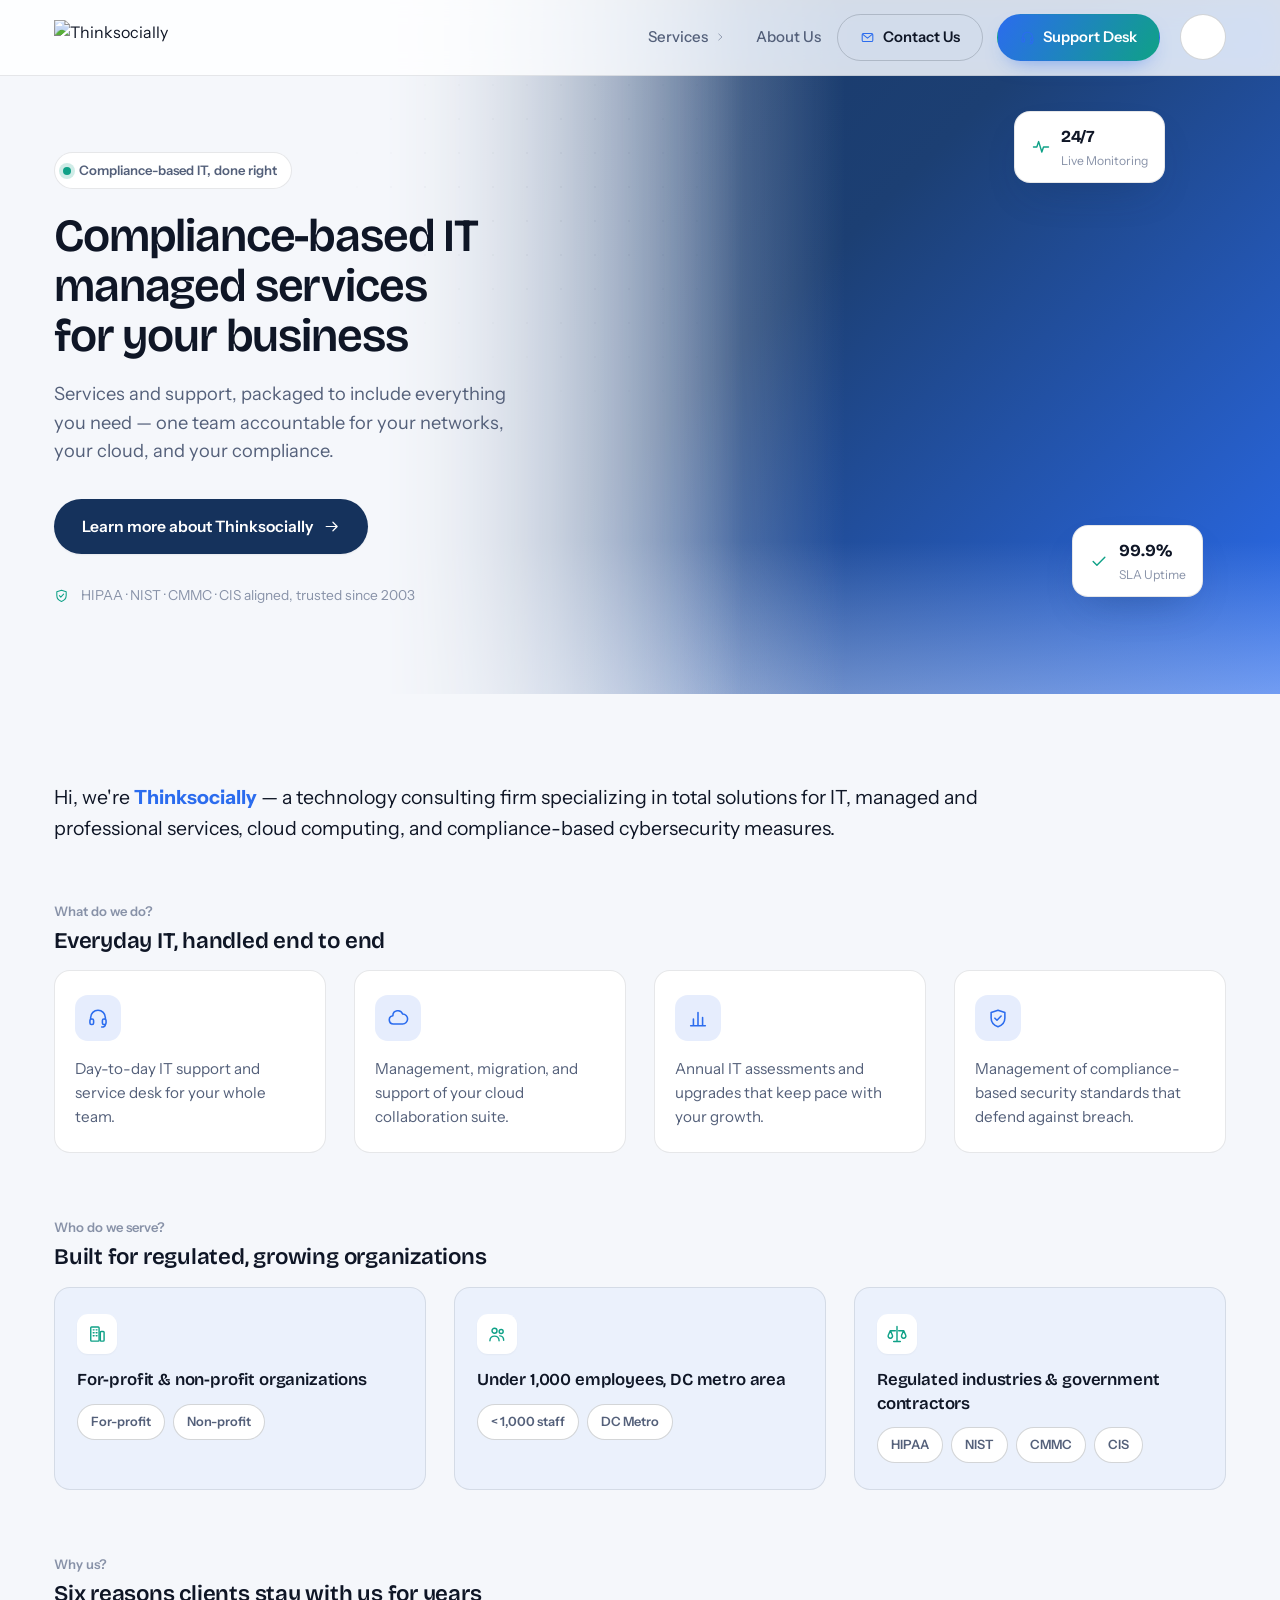
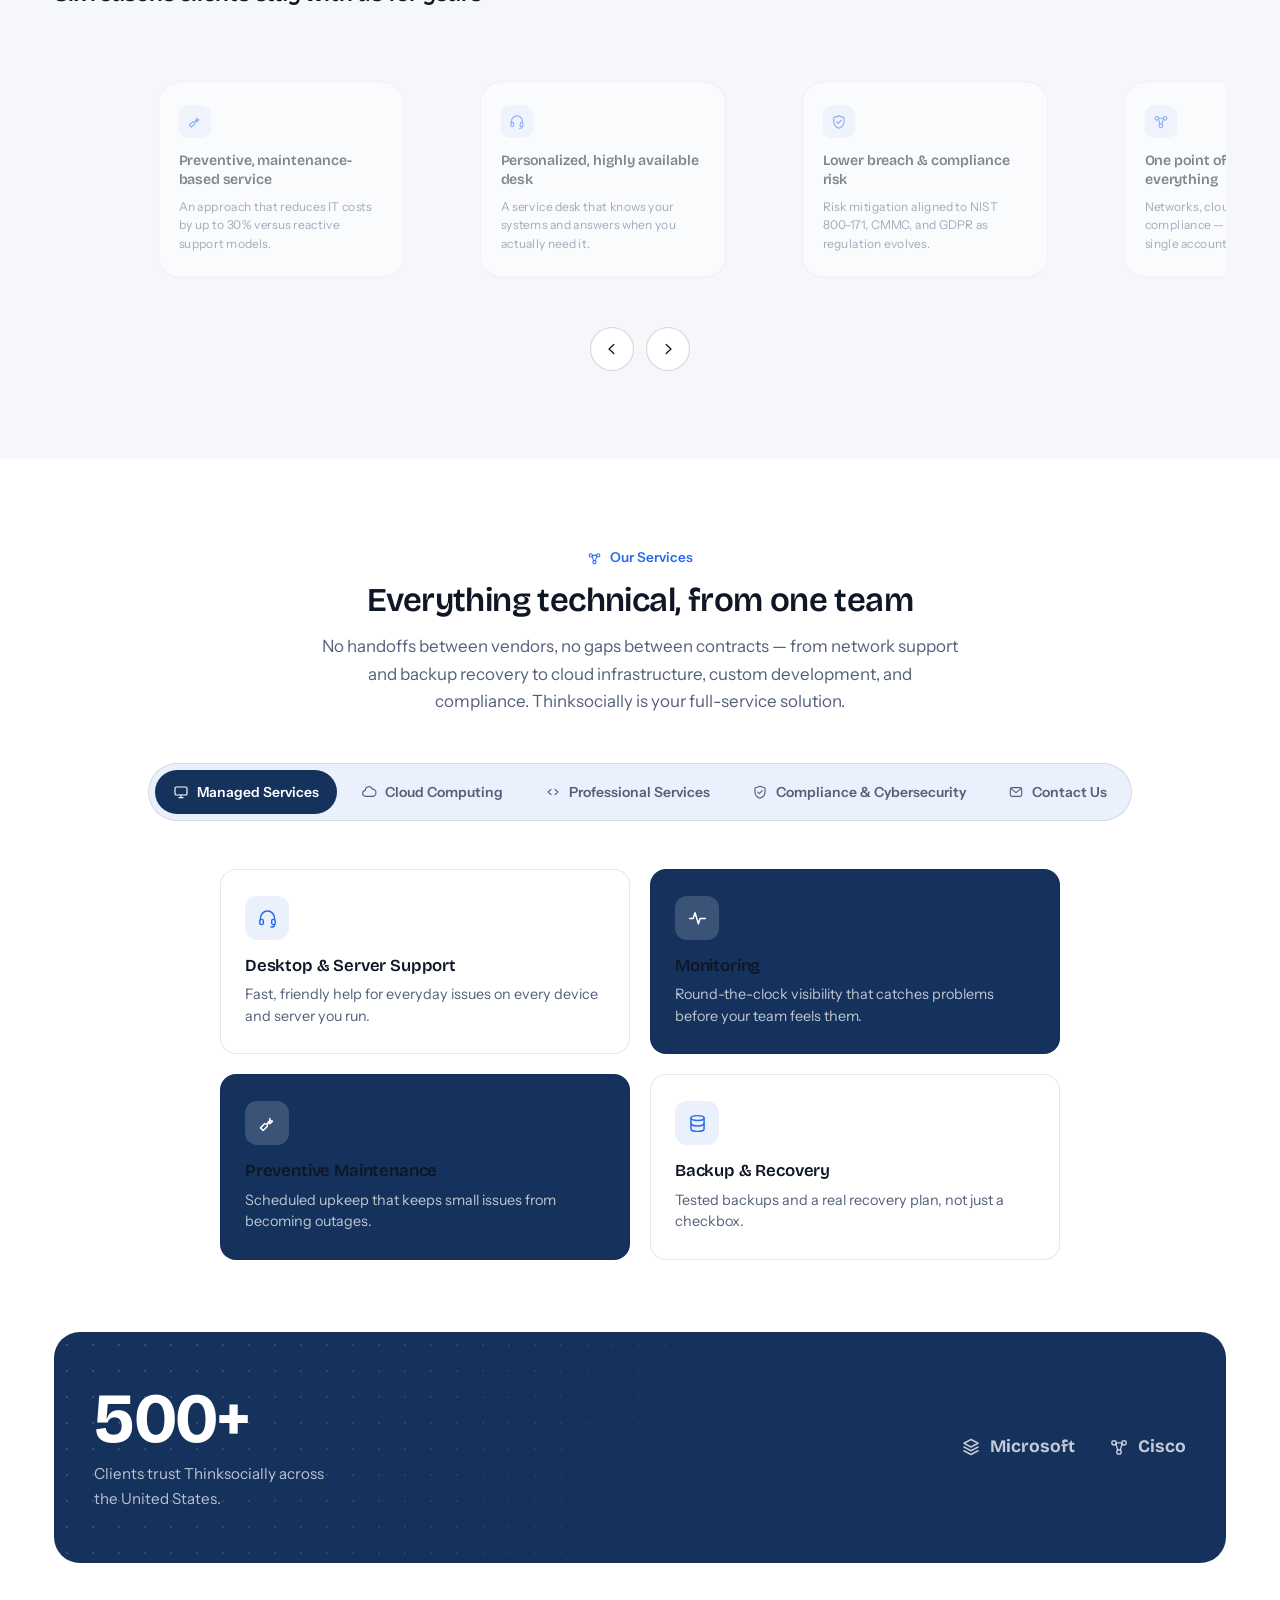
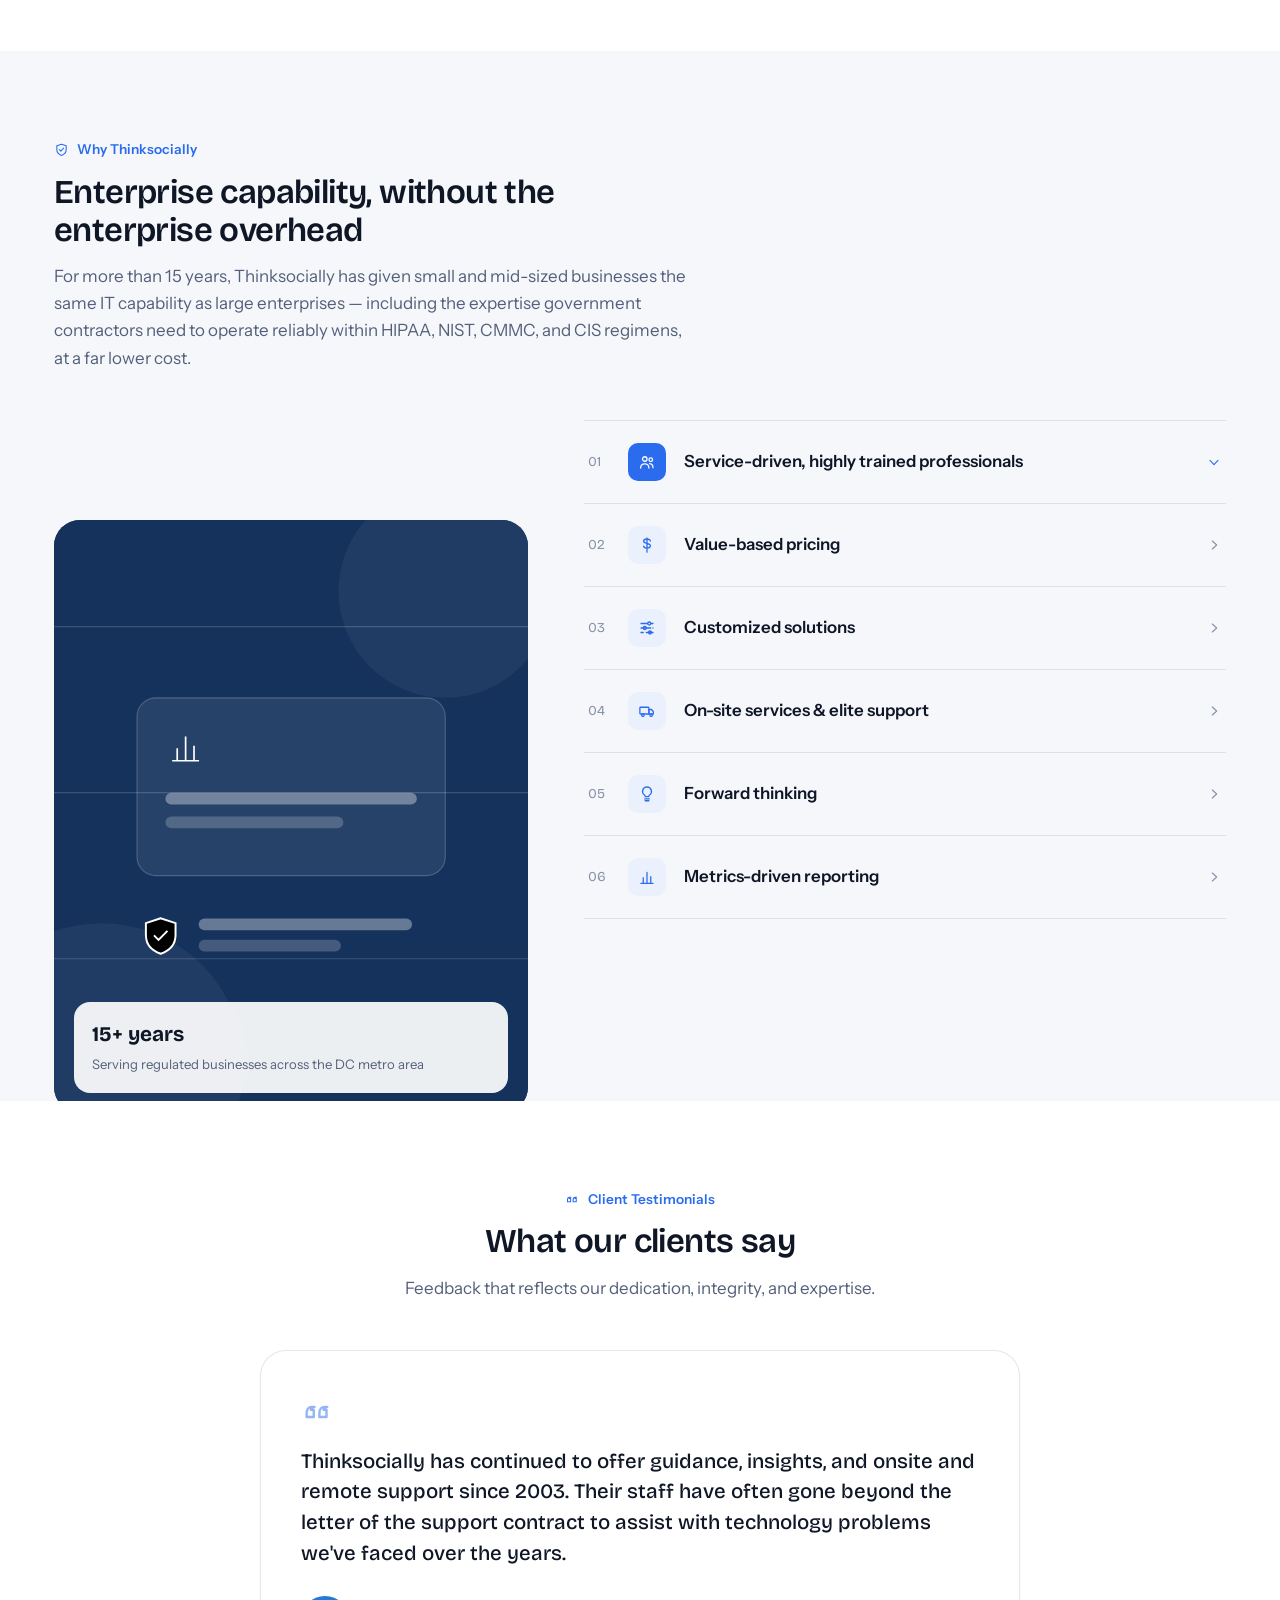
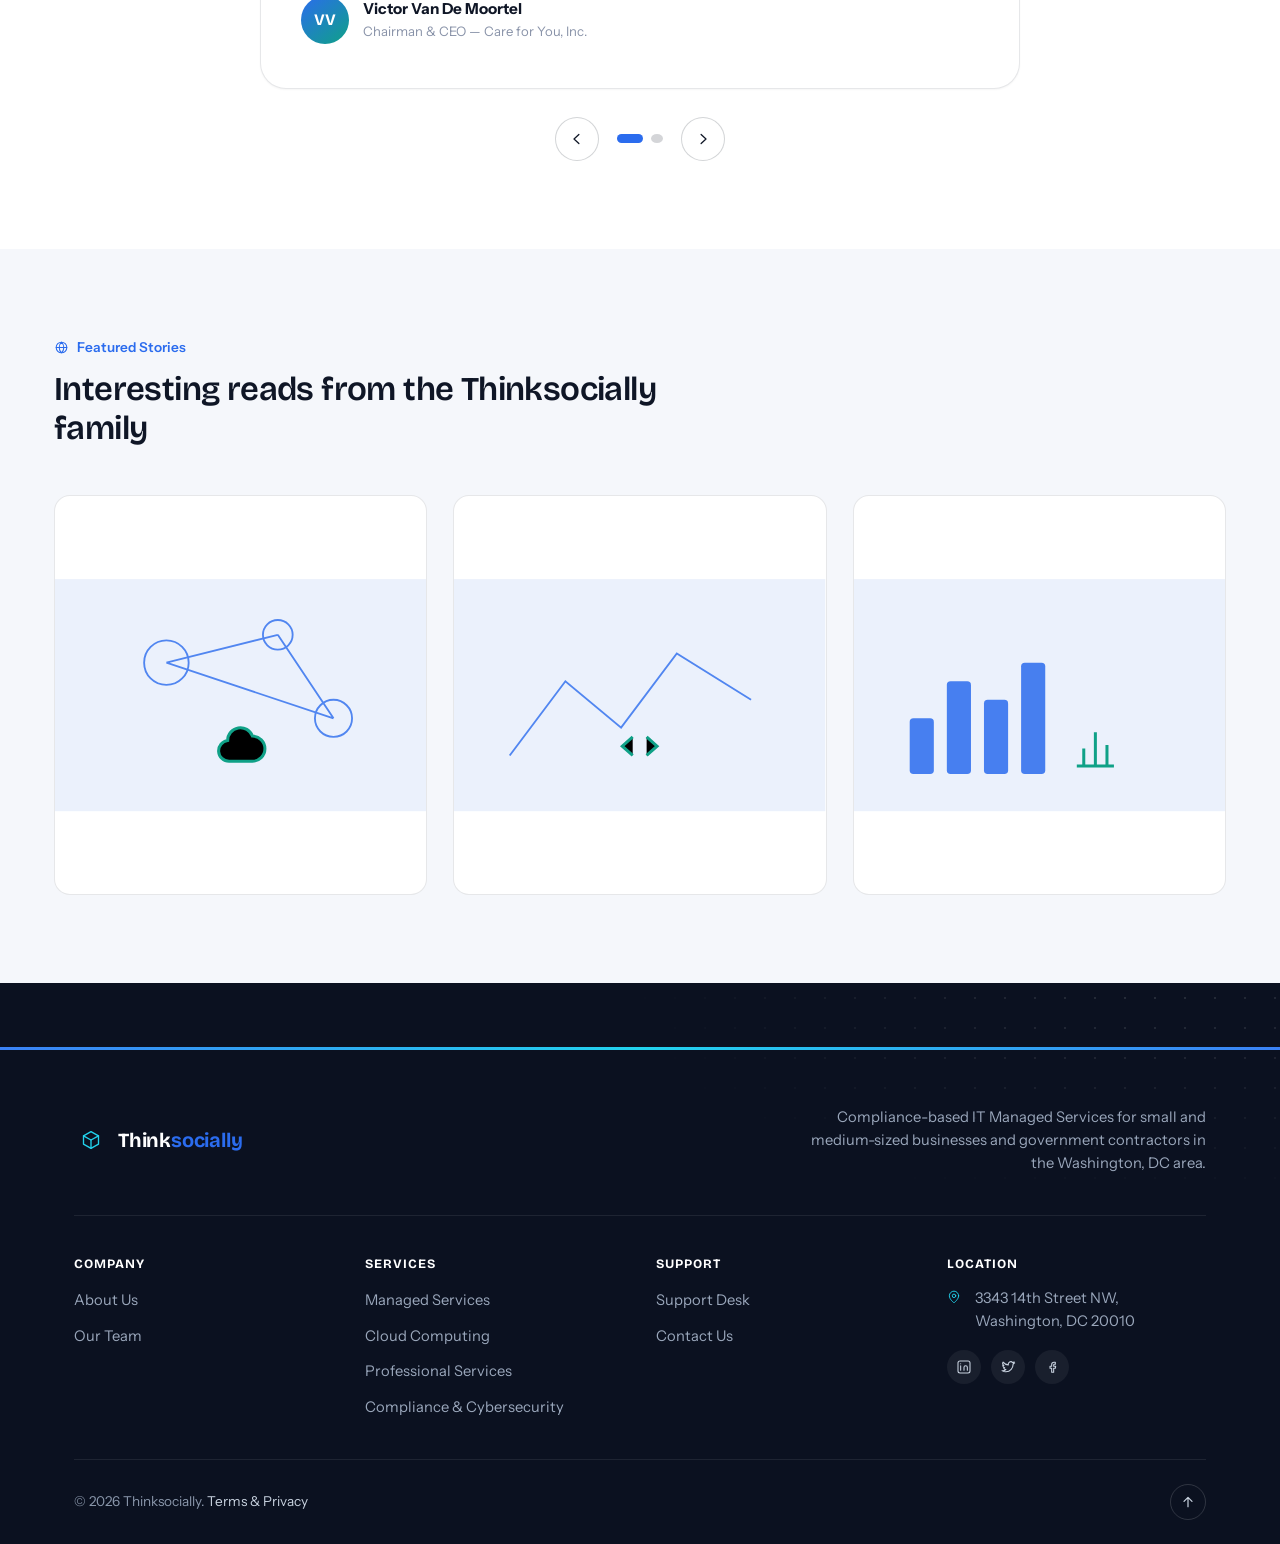
==== index.html @ 7bc050d2 "Initial website" ====
<!DOCTYPE html>
<html lang="en">
<head>
<meta charset="UTF-8">
<meta name="viewport" content="width=device-width, initial-scale=1.0">
<meta name="description" content="Thinksocially — Compliance-based IT managed services for growing businesses and government contractors in the DC metro area.">
<title>Thinksocially — Your Single Point of Contact for Everything Technical</title>
<link rel="preconnect" href="https://fonts.googleapis.com">
<link rel="preconnect" href="https://fonts.gstatic.com" crossorigin>
<link href="https://cdn.jsdelivr.net/npm/bootstrap@5.3.3/dist/css/bootstrap.min.css" rel="stylesheet">
  <link href="css/style.css" rel="stylesheet">
</head>
<body>

<!-- Icon sprite: define once, <use> anywhere -->
<svg width="0" height="0" style="position:absolute" aria-hidden="true">
<defs>
<symbol id="i-node" viewBox="0 0 24 24"><circle cx="6" cy="7" r="2.6"/><circle cx="18" cy="7" r="2.6"/><circle cx="12" cy="18" r="2.6"/><path d="M8.3 8.3 10.5 15.5M15.7 8.3 13.5 15.5M8.6 7h6.8"/></symbol>
<symbol id="i-monitor" viewBox="0 0 24 24"><rect x="3" y="4.5" width="18" height="12" rx="2"/><path d="M9 20.5h6M12 16.5v4"/></symbol>
<symbol id="i-cloud" viewBox="0 0 24 24"><path d="M7 18.5a4.5 4.5 0 0 1-.6-8.96 5.5 5.5 0 0 1 10.66-1.9A4.5 4.5 0 0 1 17 18.5H7Z"/></symbol>
<symbol id="i-code" viewBox="0 0 24 24"><path d="m9 8-4.5 4L9 16M15 8l4.5 4L15 16"/></symbol>
<symbol id="i-shield" viewBox="0 0 24 24"><path d="M12 3.5 4.5 6v6c0 5 3.2 8 7.5 9.5 4.3-1.5 7.5-4.5 7.5-9.5V6L12 3.5Z"/><path d="m8.6 12.2 2.3 2.3 4.5-4.6"/></symbol>
<symbol id="i-headset" viewBox="0 0 24 24"><path d="M4 13.5v-2a8 8 0 0 1 16 0v2"/><rect x="3.2" y="13" width="4" height="6" rx="1.6"/><rect x="16.8" y="13" width="4" height="6" rx="1.6"/><path d="M20 19c0 1.8-1.6 2.8-4 2.8"/></symbol>
<symbol id="i-mail" viewBox="0 0 24 24"><rect x="3.5" y="5.5" width="17" height="13" rx="2.2"/><path d="m4.5 7 7.5 6 7.5-6"/></symbol>
<symbol id="i-phone" viewBox="0 0 24 24"><path d="M6.6 3.8 9.4 8l-2 2.2a13 13 0 0 0 6.4 6.4l2.2-2 4.2 2.8-.6 3a2 2 0 0 1-2.2 1.6A17.3 17.3 0 0 1 3.2 6.9 2 2 0 0 1 4.8 4.6l1.8-.8Z"/></symbol>
<symbol id="i-pin" viewBox="0 0 24 24"><path d="M12 21.5s7-6.3 7-12A7 7 0 0 0 5 9.5c0 5.7 7 12 7 12Z"/><circle cx="12" cy="9.5" r="2.4"/></symbol>
<symbol id="i-server" viewBox="0 0 24 24"><rect x="3.5" y="4" width="17" height="6.5" rx="1.6"/><rect x="3.5" y="13.5" width="17" height="6.5" rx="1.6"/><circle cx="7" cy="7.2" r="1"/><circle cx="7" cy="16.7" r="1"/></symbol>
<symbol id="i-pulse" viewBox="0 0 24 24"><path d="M3 12h4l2.2-6.5L13 18l2-6h6"/></symbol>
<symbol id="i-wrench" viewBox="0 0 24 24"><path d="M14.7 6.3a4.5 4.5 0 0 1-5.8 5.8L4 17l3 3 4.9-4.9a4.5 4.5 0 0 1 5.8-5.8L14.7 12.2Z"/></symbol>
<symbol id="i-database" viewBox="0 0 24 24"><ellipse cx="12" cy="5.8" rx="7.5" ry="2.8"/><path d="M4.5 5.8v12.4c0 1.5 3.4 2.8 7.5 2.8s7.5-1.3 7.5-2.8V5.8"/><path d="M4.5 12c0 1.5 3.4 2.8 7.5 2.8s7.5-1.3 7.5-2.8"/></symbol>
<symbol id="i-check" viewBox="0 0 24 24"><path d="m5 12.5 4.5 4.5L19 7.5"/></symbol>
<symbol id="i-chevron-right" viewBox="0 0 24 24"><path d="m9.5 6 6.5 6-6.5 6"/></symbol>
<symbol id="i-chevron-left" viewBox="0 0 24 24"><path d="m14.5 6-6.5 6 6.5 6"/></symbol>
<symbol id="i-arrow-right" viewBox="0 0 24 24"><path d="M4.5 12h15M14 6l6 6-6 6"/></symbol>
<symbol id="i-sun" viewBox="0 0 24 24"><circle cx="12" cy="12" r="4"/><path d="M12 2.5v3M12 18.5v3M4.2 4.2l2.1 2.1M17.7 17.7l2.1 2.1M2.5 12h3M18.5 12h3M4.2 19.8l2.1-2.1M17.7 6.3l2.1-2.1"/></symbol>
<symbol id="i-moon" viewBox="0 0 24 24"><path d="M20 14.2A8.5 8.5 0 1 1 9.8 4a6.8 6.8 0 0 0 10.2 10.2Z"/></symbol>
<symbol id="i-clipboard" viewBox="0 0 24 24"><rect x="5" y="4.5" width="14" height="17" rx="2"/><rect x="8.5" y="2.5" width="7" height="3.5" rx="1"/><path d="m8.5 13 2.3 2.3L15.5 11"/></symbol>
<symbol id="i-globe" viewBox="0 0 24 24"><circle cx="12" cy="12" r="8.5"/><path d="M3.5 12h17M12 3.5c2.4 2.3 3.7 5.3 3.7 8.5s-1.3 6.2-3.7 8.5c-2.4-2.3-3.7-5.3-3.7-8.5S9.6 5.8 12 3.5Z"/></symbol>
<symbol id="i-users" viewBox="0 0 24 24"><circle cx="9" cy="8" r="3"/><path d="M3.5 20c0-3.3 2.5-5.5 5.5-5.5S14.5 16.7 14.5 20"/><circle cx="17" cy="9" r="2.4"/><path d="M15.5 14.2c2.6.2 4.5 2.1 4.5 5.3"/></symbol>
<symbol id="i-menu" viewBox="0 0 24 24"><path d="M4 6.5h16M4 12h16M4 17.5h16"/></symbol>
<symbol id="i-close" viewBox="0 0 24 24"><path d="m5.5 5.5 13 13M18.5 5.5l-13 13"/></symbol>
<symbol id="i-layers" viewBox="0 0 24 24"><path d="m12 3 8.5 4.5L12 12 3.5 7.5Z"/><path d="m3.5 12 8.5 4.5L20.5 12M3.5 16.5 12 21l8.5-4.5"/></symbol>
<symbol id="i-lock" viewBox="0 0 24 24"><rect x="5" y="10.5" width="14" height="10" rx="2"/><path d="M8 10.5V7.5a4 4 0 0 1 8 0v3"/><circle cx="12" cy="15" r="1.4"/></symbol>
<symbol id="i-quote" viewBox="0 0 24 24"><path d="M7.5 8.5c-2 0-3.5 1.6-3.5 4v3h5v-5h-2c0-1.2.9-2 2.5-2Zm9 0c-2 0-3.5 1.6-3.5 4v3h5v-5h-2c0-1.2.9-2 2.5-2Z"/></symbol>
<symbol id="i-building" viewBox="0 0 24 24"><rect x="4.5" y="3.5" width="10" height="17" rx="1"/><rect x="16" y="9" width="4.5" height="11.5" rx="1"/><path d="M7.5 7h1M11 7h1M7.5 10.5h1M11 10.5h1M7.5 14h1M11 14h1"/></symbol>
<symbol id="i-heart" viewBox="0 0 24 24"><path d="M12 20.2S4 15.6 4 9.9A4.4 4.4 0 0 1 12 7.4a4.4 4.4 0 0 1 8 2.5c0 5.7-8 10.3-8 10.3Z"/></symbol>
<symbol id="i-landmark" viewBox="0 0 24 24"><path d="M4 20.5h16M5.5 20.5v-8M9.5 20.5v-8M14.5 20.5v-8M18.5 20.5v-8M3.5 9.5 12 4l8.5 5.5Z"/></symbol>
<symbol id="i-scale" viewBox="0 0 24 24"><path d="M12 3v18M8 21h8M4 8h6M14 8h6M4 8l-2.5 5.5A2.6 2.6 0 0 0 4 17a2.6 2.6 0 0 0 2.5-3.5L4 8Zm16 0-2.5 5.5A2.6 2.6 0 0 0 20 17a2.6 2.6 0 0 0 2.5-3.5L20 8Z"/></symbol>
<symbol id="i-dollar" viewBox="0 0 24 24"><path d="M12 2.5v19M16.5 6.7c0-1.5-2-2.7-4.5-2.7s-4.5 1.3-4.5 3.1c0 3.8 9 1.8 9 5.9 0 1.9-2 3.2-4.5 3.2s-4.5-1.2-4.5-2.8"/></symbol>
<symbol id="i-sliders" viewBox="0 0 24 24"><path d="M4 6h9M17 6h3M4 18h3M11 18h9M4 12h13M20 12h0"/><circle cx="15" cy="6" r="2"/><circle cx="9" cy="12" r="2"/><circle cx="16" cy="18" r="2"/></symbol>
<symbol id="i-truck" viewBox="0 0 24 24"><rect x="2.5" y="7" width="12" height="9" rx="1"/><path d="M14.5 10h3.5L20.5 13v3h-6V10Z"/><circle cx="6.5" cy="17.5" r="1.6"/><circle cx="17.5" cy="17.5" r="1.6"/></symbol>
<symbol id="i-bulb" viewBox="0 0 24 24"><path d="M9 18.5h6M9.5 21h5M12 2.5a6 6 0 0 0-3.4 10.9c.7.5 1.1 1.3 1.1 2.1h4.6c0-.8.4-1.6 1.1-2.1A6 6 0 0 0 12 2.5Z"/></symbol>
<symbol id="i-bar-chart" viewBox="0 0 24 24"><path d="M4 20.5h16M7 20.5V13M12 20.5V6M17 20.5v-9"/></symbol>
<symbol id="i-briefcase" viewBox="0 0 24 24"><rect x="3" y="7.5" width="18" height="12" rx="2"/><path d="M8.5 7.5V6a2 2 0 0 1 2-2h3a2 2 0 0 1 2 2v1.5M3 12.5h18"/></symbol>
<symbol id="i-smartphone" viewBox="0 0 24 24"><rect x="6.5" y="2.5" width="11" height="19" rx="2.2"/><path d="M10.5 18.5h3"/></symbol>
<symbol id="i-eye" viewBox="0 0 24 24"><path d="M2.5 12S6 5.5 12 5.5 21.5 12 21.5 12 18 18.5 12 18.5 2.5 12 2.5 12Z"/><circle cx="12" cy="12" r="2.6"/></symbol>
<symbol id="i-radar" viewBox="0 0 24 24"><circle cx="12" cy="12" r="9"/><circle cx="12" cy="12" r="5"/><path d="M12 12 18 6"/><circle cx="12" cy="12" r="1.4"/></symbol>
<symbol id="i-award" viewBox="0 0 24 24"><circle cx="12" cy="8.5" r="5"/><path d="m8.5 13-2 8 5.5-3 5.5 3-2-8"/></symbol>
</defs>
</svg>


<!-- ============================================================
     NAVBAR — shared custom system (same on every page)
     ============================================================ -->
<nav class="site-nav" id="siteNav">
  <div class="container">

    <a class="brand" href="index.html">
      <img src="img/ts_logo.png" alt="Thinksocially" class="nav-logo">
    </a>

    <ul class="nav-links" id="navLinks">
      <li class="has-mega">
        <a href="#services" id="servicesToggle">
          Services <svg class="icon chev"><use href="#i-chevron-right"/></svg>
        </a>
        <div class="mega-panel">
          <div class="mega-col">
            <span class="mega-col-title"><svg class="icon"><use href="#i-monitor"/></svg>Managed Services</span>
            <a class="mega-sub" href="managed-services.html#desktop-support">Desktop Support</a>
            <a class="mega-sub" href="managed-services.html#server-support">Server Support</a>
            <a class="mega-sub" href="managed-services.html#network-support">Network Support</a>
            <a class="mega-sub" href="managed-services.html#monitoring">Monitoring</a>
            <a class="mega-sub" href="managed-services.html#preventive-maintenance">Preventive Maintenance</a>
            <a class="mega-sub" href="managed-services.html#backup-recovery">Backup &amp; Recovery</a>
            <a class="mega-sub" href="managed-services.html#it-sla-mgmt">SLA Management</a>
            <a class="mega-sub" href="managed-services.html#help-desk">Help Desk</a>
          </div>
          <div class="mega-col">
            <span class="mega-col-title"><svg class="icon"><use href="#i-cloud"/></svg>Cloud Computing</span>
            <a class="mega-sub" href="cloud-computing.html#cloud-solutions">Cloud Solutions</a>
            <a class="mega-sub" href="cloud-computing.html#legacy-upgrades">Legacy Systems Upgrade</a>
            <a class="mega-sub" href="cloud-computing.html#data-migration">Data Migration</a>
            <a class="mega-sub" href="cloud-computing.html#voip">VoIP</a>
          </div>
          <div class="mega-col">
            <span class="mega-col-title"><svg class="icon"><use href="#i-code"/></svg>Professional Services</span>
            <a class="mega-sub" href="professional-services.html#it-strategy">IT Strategy</a>
            <a class="mega-sub" href="professional-services.html#continuity-planning">Business Continuity Planning</a>
            <a class="mega-sub" href="professional-services.html#web-development">Web Development</a>
            <a class="mega-sub" href="professional-services.html#app-development">Application Development</a>
            <a class="mega-sub" href="professional-services.html#mobile-development">Mobile App Development</a>
          </div>
          <div class="mega-col">
            <span class="mega-col-title"><svg class="icon"><use href="#i-shield"/></svg>Compliance &amp; Cybersecurity</span>
            <a class="mega-sub" href="cybersecurity.html#risk-assessment">Risk Assessment</a>
            <a class="mega-sub" href="cybersecurity.html#compliance">Governance &amp; Compliance</a>
            <a class="mega-sub" href="cybersecurity.html#threat-detection">Threat Monitoring</a>
          </div>
        </div>
      </li>
      <li><a href="about.html">About Us</a></li>
      <li class="nav-cta"><a href="contact.html" class="btn btn-outline"><svg class="icon"><use href="#i-mail"/></svg>Contact Us</a></li>
      <li class="nav-cta"><a href="support.html" class="btn btn-solid"><svg class="icon"><use href="#i-headset"/></svg>Support Desk</a></li>
    </ul>

    <div class="nav-right">
      <button class="theme-toggle" id="themeToggle" aria-label="Switch between light and dark theme">
        <svg class="icon i-sun"><use href="#i-sun"/></svg>
        <svg class="icon i-moon"><use href="#i-moon"/></svg>
      </button>
      <button class="nav-burger" id="navBurger" aria-label="Toggle navigation" aria-expanded="false">
        <svg class="icon" id="burgerIcon"><use href="#i-menu"/></svg>
      </button>
    </div>

  </div>
</nav>



<!-- ============================================================
     HERO
     ============================================================ -->
<header class="hero" id="home">
  <div class="container">
    <div class="hero-copy">
      <span class="hero-eyebrow"><span class="dot"></span>Compliance-based IT, done right</span>
      <h1 class="hero-title">Compliance-based IT managed services for your business</h1>
      <p class="hero-sub">Services and support, packaged to include everything you need — one team accountable for your networks, your cloud, and your compliance.</p>
      <div class="hero-actions">
        <a class="btn-hero" href="#home-introduction">
          Learn more about Thinksocially
          <svg class="icon"><use href="#i-arrow-right"/></svg>
        </a>
      </div>
      <div class="hero-trustline">
        <svg class="icon"><use href="#i-shield"/></svg>
        HIPAA · NIST · CMMC · CIS aligned, trusted since 2003
      </div>
    </div>
  </div>

  <!-- Right-side banner image: fills the full height of the hero, fades out before
       it reaches the text on the left so the copy above always stays readable.
       Swap the src below for your own licensed photography (office, team, or data
       center shot works well) — the gradient fade will apply automatically. -->
  <div class="hero-media">
    <img src="images/Ameen.jpg" alt="Thinksocially technicians supporting client infrastructure" loading="eager"
         onerror="this.style.display='none'">
    <div class="hero-media-scrim"></div>
    <div class="hero-chip hero-chip-a">
      <svg class="icon"><use href="#i-pulse"/></svg>
      <span><strong>24/7</strong>Live Monitoring</span>
    </div>
    <div class="hero-chip hero-chip-b">
      <svg class="icon"><use href="#i-check"/></svg>
      <span><strong>99.9%</strong>SLA Uptime</span>
    </div>
  </div>
</header>


<!-- ============================================================
     HOME INTRODUCTION — what / who / why
     ============================================================ -->
<section class="section" id="home-introduction">
  <div class="container">

    <p class="intro-lead">
      Hi, we're <strong>Thinksocially</strong> — a technology consulting firm specializing in total
      solutions for IT, managed and professional services, cloud computing, and compliance-based
      cybersecurity measures.
    </p>

    <!-- What do we do -->
    <div class="intro-block-h">
      <span class="eyebrow-sm">What do we do?</span>
      <h3>Everyday IT, handled end to end</h3>
    </div>
    <div class="intro-row cols-4" style="margin-bottom:64px">
      <div class="mini-card">
        <div class="mini-card-icon"><svg class="icon"><use href="#i-headset"/></svg></div>
        <p>Day-to-day IT support and service desk for your whole team.</p>
      </div>
      <div class="mini-card">
        <div class="mini-card-icon"><svg class="icon"><use href="#i-cloud"/></svg></div>
        <p>Management, migration, and support of your cloud collaboration suite.</p>
      </div>
      <div class="mini-card">
        <div class="mini-card-icon"><svg class="icon"><use href="#i-bar-chart"/></svg></div>
        <p>Annual IT assessments and upgrades that keep pace with your growth.</p>
      </div>
      <div class="mini-card">
        <div class="mini-card-icon"><svg class="icon"><use href="#i-shield"/></svg></div>
        <p>Management of compliance-based security standards that defend against breach.</p>
      </div>
    </div>

    <!-- Who do we serve -->
    <div class="intro-block-h">
      <span class="eyebrow-sm">Who do we serve?</span>
      <h3>Built for regulated, growing organizations</h3>
    </div>
    <div class="intro-row cols-3" style="margin-bottom:64px">
      <div class="who-card">
        <div class="who-card-icon"><svg class="icon"><use href="#i-building"/></svg></div>
        <h4>For-profit &amp; non-profit organizations</h4>
        <div class="pill-row">
          <span class="pill-btn">For-profit</span>
          <span class="pill-btn">Non-profit</span>
        </div>
      </div>
      <div class="who-card">
        <div class="who-card-icon"><svg class="icon"><use href="#i-users"/></svg></div>
        <h4>Under 1,000 employees, DC metro area</h4>
        <div class="pill-row">
          <span class="pill-btn">&lt; 1,000 staff</span>
          <span class="pill-btn">DC Metro</span>
        </div>
      </div>
      <div class="who-card">
        <div class="who-card-icon"><svg class="icon"><use href="#i-scale"/></svg></div>
        <h4>Regulated industries &amp; government contractors</h4>
        <div class="pill-row">
          <span class="pill-btn">HIPAA</span>
          <span class="pill-btn">NIST</span>
          <span class="pill-btn">CMMC</span>
          <span class="pill-btn">CIS</span>
        </div>
      </div>
    </div>

    <!-- Why us — focus carousel -->
    <div class="intro-block-h">
      <span class="eyebrow-sm">Why us?</span>
      <h3>Six reasons clients stay with us for years</h3>
    </div>
    <div class="focus-carousel">
      <div class="focus-track" id="focusTrack">
        <article class="focus-card">
          <div class="focus-num"><svg class="icon"><use href="#i-wrench"/></svg></div>
          <h4>Preventive, maintenance-based service</h4>
          <p>An approach that reduces IT costs by up to 30% versus reactive support models.</p>
        </article>
        <article class="focus-card">
          <div class="focus-num"><svg class="icon"><use href="#i-headset"/></svg></div>
          <h4>Personalized, highly available desk</h4>
          <p>A service desk that knows your systems and answers when you actually need it.</p>
        </article>
        <article class="focus-card">
          <div class="focus-num"><svg class="icon"><use href="#i-shield"/></svg></div>
          <h4>Lower breach &amp; compliance risk</h4>
          <p>Risk mitigation aligned to NIST 800-171, CMMC, and GDPR as regulation evolves.</p>
        </article>
        <article class="focus-card">
          <div class="focus-num"><svg class="icon"><use href="#i-node"/></svg></div>
          <h4>One point of contact for everything</h4>
          <p>Networks, cloud, dev, and compliance — coordinated by a single accountable team.</p>
        </article>
        <article class="focus-card">
          <div class="focus-num"><svg class="icon"><use href="#i-landmark"/></svg></div>
          <h4>15+ years with government contractors</h4>
          <p>Deep experience keeping regulated DC-area organizations audit-ready.</p>
        </article>
        <article class="focus-card">
          <div class="focus-num"><svg class="icon"><use href="#i-bar-chart"/></svg></div>
          <h4>Transparent, metrics-driven reporting</h4>
          <p>Reporting tailored to your business, so you always know where things stand.</p>
        </article>
      </div>
      <div class="focus-controls">
        <button class="focus-arrow" id="focusPrev" aria-label="Previous"><svg class="icon"><use href="#i-chevron-left"/></svg></button>
        <button class="focus-arrow" id="focusNext" aria-label="Next"><svg class="icon"><use href="#i-chevron-right"/></svg></button>
      </div>
    </div>

  </div>
</section>


<!-- ============================================================
     OUR SERVICES — curved tab chooser + 2x2 grid
     ============================================================ -->
<section class="section section-alt services-sec" id="services">
  <div class="container">

    <div class="section-head centered">
      <span class="section-kicker"><svg class="icon"><use href="#i-node"/></svg>Our Services</span>
      <h2 class="section-title">Everything technical, from one team</h2>
      <p class="section-sub">No handoffs between vendors, no gaps between contracts — from network support and backup recovery to cloud infrastructure, custom development, and compliance. Thinksocially is your full-service solution.</p>
    </div>

    <div class="tab-chooser" role="tablist" aria-label="Service categories" id="tabChooser">
      <button class="tab-btn" role="tab" aria-selected="true" data-tab="managed"><svg class="icon"><use href="#i-monitor"/></svg>Managed Services</button>
      <button class="tab-btn" role="tab" aria-selected="false" data-tab="cloud"><svg class="icon"><use href="#i-cloud"/></svg>Cloud Computing</button>
      <button class="tab-btn" role="tab" aria-selected="false" data-tab="professional"><svg class="icon"><use href="#i-code"/></svg>Professional Services</button>
      <button class="tab-btn" role="tab" aria-selected="false" data-tab="security"><svg class="icon"><use href="#i-shield"/></svg>Compliance &amp; Cybersecurity</button>
      <button class="tab-btn" role="tab" aria-selected="false" data-tab="contact"><svg class="icon"><use href="#i-mail"/></svg>Contact Us</button>
    </div>

    <div class="tab-panels">

      <div class="tab-panel is-active" data-panel="managed">
        <div class="tab-grid">
          <div class="svc-card card-w" id="svc-desktop-support"><div class="svc-icon"><svg class="icon"><use href="#i-headset"/></svg></div><h4>Desktop &amp; Server Support</h4><p class="svc-desc">Fast, friendly help for everyday issues on every device and server you run.</p></div>
          <div class="svc-card card-b" id="svc-monitoring"><div class="svc-icon"><svg class="icon"><use href="#i-pulse"/></svg></div><h4>Monitoring</h4><p class="svc-desc">Round-the-clock visibility that catches problems before your team feels them.</p></div>
          <div class="svc-card card-b" id="svc-preventive-maintenance"><div class="svc-icon"><svg class="icon"><use href="#i-wrench"/></svg></div><h4>Preventive Maintenance</h4><p class="svc-desc">Scheduled upkeep that keeps small issues from becoming outages.</p></div>
          <div class="svc-card card-w" id="svc-backup-recovery"><div class="svc-icon"><svg class="icon"><use href="#i-database"/></svg></div><h4>Backup &amp; Recovery</h4><p class="svc-desc">Tested backups and a real recovery plan, not just a checkbox.</p></div>
        </div>
      </div>

      <div class="tab-panel" data-panel="cloud">
        <div class="tab-grid">
          <div class="svc-card card-w" id="svc-cloud-solutions"><div class="svc-icon"><svg class="icon"><use href="#i-cloud"/></svg></div><h4>Cloud Solutions</h4><p class="svc-desc">Architecture and management for the cloud platforms your team runs on.</p></div>
          <div class="svc-card card-b" id="svc-legacy-upgrade"><div class="svc-icon"><svg class="icon"><use href="#i-layers"/></svg></div><h4>Legacy Systems Upgrade</h4><p class="svc-desc">Modernize aging infrastructure without disrupting daily operations.</p></div>
          <div class="svc-card card-b" id="svc-data-migration"><div class="svc-icon"><svg class="icon"><use href="#i-server"/></svg></div><h4>Data Migration</h4><p class="svc-desc">Move systems and data safely, with a plan for every dependency.</p></div>
          <div class="svc-card card-w" id="svc-voip"><div class="svc-icon"><svg class="icon"><use href="#i-phone"/></svg></div><h4>VoIP</h4><p class="svc-desc">Reliable cloud calling that scales with your team, wherever they work.</p></div>
        </div>
      </div>

      <div class="tab-panel" data-panel="professional">
        <div class="tab-grid">
          <div class="svc-card card-w" id="svc-it-strategy"><div class="svc-icon"><svg class="icon"><use href="#i-briefcase"/></svg></div><h4>IT Strategy</h4><p class="svc-desc">A roadmap that ties your technology decisions to business goals.</p></div>
          <div class="svc-card card-b" id="svc-business-continuity"><div class="svc-icon"><svg class="icon"><use href="#i-shield"/></svg></div><h4>Business Continuity Planning</h4><p class="svc-desc">Plans that keep you operating through outages and disruptions.</p></div>
          <div class="svc-card card-b" id="svc-web-development"><div class="svc-icon"><svg class="icon"><use href="#i-globe"/></svg></div><h4>Web Development</h4><p class="svc-desc">Sites and web apps built to represent your business well.</p></div>
          <div class="svc-card card-w" id="svc-application-development"><div class="svc-icon"><svg class="icon"><use href="#i-smartphone"/></svg></div><h4>Application Development</h4><p class="svc-desc">Custom software and mobile apps, built around how your team works.</p></div>
        </div>
      </div>

      <div class="tab-panel" data-panel="security">
        <div class="tab-grid">
          <div class="svc-card card-w" id="svc-risk-assessment"><div class="svc-icon"><svg class="icon"><use href="#i-eye"/></svg></div><h4>Cybersecurity Risk Assessment</h4><p class="svc-desc">A clear picture of where you're exposed, and what to fix first.</p></div>
          <div class="svc-card card-b" id="svc-governance-compliance"><div class="svc-icon"><svg class="icon"><use href="#i-clipboard"/></svg></div><h4>Governance, Risk &amp; Compliance</h4><p class="svc-desc">Programs that keep you provably compliant, not just technically secure.</p></div>
          <div class="svc-card card-b" id="svc-threat-monitoring"><div class="svc-icon"><svg class="icon"><use href="#i-radar"/></svg></div><h4>Threat Monitoring &amp; Response</h4><p class="svc-desc">Detection and response that acts before incidents become breaches.</p></div>
          <div class="svc-card card-w" id="svc-compliance-standards"><div class="svc-icon"><svg class="icon"><use href="#i-award"/></svg></div><h4>HIPAA · NIST · CMMC · CIS</h4><p class="svc-desc">Standards management mapped to the regulations that govern you.</p></div>
        </div>
      </div>

      <div class="tab-panel" data-panel="contact">
        <div class="tab-grid">
          <div class="svc-card card-w"><div class="svc-icon"><svg class="icon"><use href="#i-phone"/></svg></div><h4>Call Us</h4><p class="svc-desc">Speak with our team directly about your environment.</p><a class="svc-link" href="tel:12025550100">(202) 555-0100 <svg class="icon"><use href="#i-arrow-right"/></svg></a></div>
          <div class="svc-card card-b"><div class="svc-icon"><svg class="icon"><use href="#i-mail"/></svg></div><h4>Email Us</h4><p class="svc-desc">Send details on what you're working through.</p><a class="svc-link" href="mailto:hello@thinksocially.com">hello@thinksocially.com <svg class="icon"><use href="#i-arrow-right"/></svg></a></div>
          <div class="svc-card card-b"><div class="svc-icon"><svg class="icon"><use href="#i-pin"/></svg></div><h4>Visit Us</h4><p class="svc-desc">3343 14th Street NW, Washington, DC 20010</p></div>
          <div class="svc-card card-w"><div class="svc-icon"><svg class="icon"><use href="#i-headset"/></svg></div><h4>Support Desk</h4><p class="svc-desc">Existing client? Reach the help desk directly.</p><a class="svc-link" href="#">Open Support Desk <svg class="icon"><use href="#i-arrow-right"/></svg></a></div>
        </div>
      </div>

    </div>

    <div class="trust-band" style="margin-top:72px">
      <div class="trust-figure">
        <div class="num">500+</div>
        <p class="cap">Clients trust Thinksocially across the United States.</p>
      </div>
      <div class="trust-logos">
        <span class="trust-logo"><svg class="icon"><use href="#i-layers"/></svg>Microsoft</span>
        <span class="trust-logo"><svg class="icon"><use href="#i-node"/></svg>Cisco</span>
      </div>
    </div>

  </div>
</section>


<!-- ============================================================
     WHY THINKSOCIALLY — visual + accordion
     ============================================================ -->
<section class="section" id="why-thinksocially">
  <div class="container">
    <div class="section-head">
      <span class="section-kicker"><svg class="icon"><use href="#i-shield"/></svg>Why Thinksocially</span>
      <h2 class="section-title">Enterprise capability, without the enterprise overhead</h2>
      <p class="section-sub">For more than 15 years, Thinksocially has given small and mid-sized businesses the same IT capability as large enterprises — including the expertise government contractors need to operate reliably within HIPAA, NIST, CMMC, and CIS regimens, at a far lower cost.</p>
    </div>

    <div class="why-layout">
      <div class="why-visual">
        <svg viewBox="0 0 400 500" preserveAspectRatio="xMidYMid slice">
          <rect width="400" height="500" fill="var(--panel-brand)"/>
          <g stroke="rgba(255,255,255,.16)" stroke-width="1">
            <line x1="0" y1="90" x2="400" y2="90"/><line x1="0" y1="230" x2="400" y2="230"/><line x1="0" y1="370" x2="400" y2="370"/>
          </g>
          <circle cx="330" cy="60" r="90" fill="rgba(255,255,255,.05)"/>
          <circle cx="40" cy="460" r="120" fill="rgba(255,255,255,.05)"/>
          <g transform="translate(70,150)">
            <rect width="260" height="150" rx="16" fill="rgba(255,255,255,.08)" stroke="rgba(255,255,255,.2)"/>
            <use href="#i-bar-chart" x="24" y="24" width="34" height="34" style="stroke:#fff"/>
            <rect x="24" y="80" width="212" height="10" rx="5" fill="rgba(255,255,255,.35)"/>
            <rect x="24" y="100" width="150" height="10" rx="5" fill="rgba(255,255,255,.2)"/>
          </g>
          <g transform="translate(70,330)">
            <use href="#i-shield" x="0" y="0" width="40" height="40" style="stroke:#fff"/>
            <rect x="52" y="6" width="180" height="10" rx="5" fill="rgba(255,255,255,.35)"/>
            <rect x="52" y="24" width="120" height="10" rx="5" fill="rgba(255,255,255,.2)"/>
          </g>
        </svg>
        <div class="why-visual-caption">
          <strong>15+ years</strong>
          <span>Serving regulated businesses across the DC metro area</span>
        </div>
      </div>

      <div class="why-accordion" id="whyAccordion">
        <div class="why-item is-open">
          <button class="why-item-head">
            <span class="why-item-num">01</span>
            <span class="why-item-icon"><svg class="icon"><use href="#i-users"/></svg></span>
            <span class="why-item-title">Service-driven, highly trained professionals</span>
            <svg class="icon why-item-chev"><use href="#i-chevron-right"/></svg>
          </button>
          <div class="why-item-body"><p>Our team is composed of specialists with expertise in exactly the technology government contractors require. We work closely with you and listen in every facet of IT managed services.</p></div>
        </div>
        <div class="why-item">
          <button class="why-item-head">
            <span class="why-item-num">02</span>
            <span class="why-item-icon"><svg class="icon"><use href="#i-dollar"/></svg></span>
            <span class="why-item-title">Value-based pricing</span>
            <svg class="icon why-item-chev"><use href="#i-chevron-right"/></svg>
          </button>
          <div class="why-item-body"><p>We combine our understanding of your requirements with our experience to build a pricing model that optimizes your IT investment — often landing at half the cost of comparable solutions.</p></div>
        </div>
        <div class="why-item">
          <button class="why-item-head">
            <span class="why-item-num">03</span>
            <span class="why-item-icon"><svg class="icon"><use href="#i-sliders"/></svg></span>
            <span class="why-item-title">Customized solutions</span>
            <svg class="icon why-item-chev"><use href="#i-chevron-right"/></svg>
          </button>
          <div class="why-item-body"><p>We integrate quickly with your culture and environment to solve the technology challenges that matter most, so your solution fits how you actually work.</p></div>
        </div>
        <div class="why-item">
          <button class="why-item-head">
            <span class="why-item-num">04</span>
            <span class="why-item-icon"><svg class="icon"><use href="#i-truck"/></svg></span>
            <span class="why-item-title">On-site services &amp; elite support</span>
            <svg class="icon why-item-chev"><use href="#i-chevron-right"/></svg>
          </button>
          <div class="why-item-body"><p>Every client gets our White Glove in-house service package — friendly, knowledgeable technicians dispatched for regular preventive service and by request, for fewer interruptions.</p></div>
        </div>
        <div class="why-item">
          <button class="why-item-head">
            <span class="why-item-num">05</span>
            <span class="why-item-icon"><svg class="icon"><use href="#i-bulb"/></svg></span>
            <span class="why-item-title">Forward thinking</span>
            <svg class="icon why-item-chev"><use href="#i-chevron-right"/></svg>
          </button>
          <div class="why-item-body"><p>Our in-house teams are constantly researching new technologies, so we can customize solutions and keep innovation part of every project.</p></div>
        </div>
        <div class="why-item">
          <button class="why-item-head">
            <span class="why-item-num">06</span>
            <span class="why-item-icon"><svg class="icon"><use href="#i-bar-chart"/></svg></span>
            <span class="why-item-title">Metrics-driven reporting</span>
            <svg class="icon why-item-chev"><use href="#i-chevron-right"/></svg>
          </button>
          <div class="why-item-body"><p>Reporting is customized to each client's business and information needs, so we deliver beyond expectation on every service level agreement.</p></div>
        </div>
      </div>
    </div>
  </div>
</section>


<!-- ============================================================
     TESTIMONIALS
     ============================================================ -->
<section class="section section-alt" id="testimonials">
  <div class="container">
    <div class="section-head centered">
      <span class="section-kicker"><svg class="icon"><use href="#i-quote"/></svg>Client Testimonials</span>
      <h2 class="section-title">What our clients say</h2>
      <p class="section-sub">Feedback that reflects our dedication, integrity, and expertise.</p>
    </div>

    <div class="testi-wrap">
      <div class="testi-track" id="testiTrack">
        <div class="testi-slide is-active">
          <div class="testi-card">
            <svg class="icon i-quote"><use href="#i-quote"/></svg>
            <p class="testi-quote">Thinksocially has continued to offer guidance, insights, and onsite and remote support since 2003. Their staff have often gone beyond the letter of the support contract to assist with technology problems we've faced over the years.</p>
            <div class="testi-person">
              <span class="testi-avatar">VV</span>
              <div><div class="testi-name">Victor Van De Moortel</div><div class="testi-role">Chairman &amp; CEO — Care for You, Inc.</div></div>
            </div>
          </div>
        </div>
        <div class="testi-slide">
          <div class="testi-card">
            <svg class="icon i-quote"><use href="#i-quote"/></svg>
            <p class="testi-quote">From the outset, we have been consistently and highly pleased with the caliber and quality of their services. Over our ten-year association, Thinksocially has become a true business partner in every sense.</p>
            <div class="testi-person">
              <span class="testi-avatar">JC</span>
              <div><div class="testi-name">John Condon</div><div class="testi-role">Chairman &amp; Co-Founder — Ambit Group, LLC</div></div>
            </div>
          </div>
        </div>
      </div>
      <div class="testi-nav">
        <button class="focus-arrow" id="testiPrev" aria-label="Previous testimonial"><svg class="icon"><use href="#i-chevron-left"/></svg></button>
        <div class="testi-dots" id="testiDots">
          <button class="testi-dot is-active" data-i="0" aria-label="Testimonial 1"></button>
          <button class="testi-dot" data-i="1" aria-label="Testimonial 2"></button>
        </div>
        <button class="focus-arrow" id="testiNext" aria-label="Next testimonial"><svg class="icon"><use href="#i-chevron-right"/></svg></button>
      </div>
    </div>
  </div>
</section>


<!-- ============================================================
     FEATURED STORIES
     ============================================================ -->
<section class="section" id="stories">
  <div class="container">
    <div class="section-head">
      <span class="section-kicker"><svg class="icon"><use href="#i-globe"/></svg>Featured Stories</span>
      <h2 class="section-title">Interesting reads from the Thinksocially family</h2>
    </div>

    <div class="stories-grid">
      <article class="story-card">
        <a class="story-cover" href="https://towardsdatascience.com/aws-architecture-for-your-machine-learning-solutions-a208ece806de" target="_blank" rel="noopener">
          <svg viewBox="0 0 400 250"><rect width="400" height="250" fill="var(--surface-alt)"/><g stroke="var(--signal)" stroke-width="2" fill="none" opacity=".8"><circle cx="120" cy="90" r="24"/><circle cx="240" cy="60" r="16"/><circle cx="300" cy="150" r="20"/><path d="M120 90 240 60 M120 90 300 150 M240 60 300 150"/></g><use href="#i-cloud" x="170" y="150" width="60" height="60" style="stroke:var(--teal);stroke-width:1.3"/></svg>
        </a>
        <div class="story-body">
          <time class="story-date">Dec 25, 2020</time>
          <h3 class="story-title">AWS Architecture for Your Machine Learning Solutions</h3>
          <a class="story-link" href="https://towardsdatascience.com/aws-architecture-for-your-machine-learning-solutions-a208ece806de" target="_blank" rel="noopener">Read more <svg class="icon"><use href="#i-arrow-right"/></svg></a>
        </div>
      </article>

      <article class="story-card">
        <a class="story-cover" href="https://towardsdatascience.com/learn-metaflow-in-10-mins-netflixs-python-r-framework-for-data-scientists-2ef124c716e4" target="_blank" rel="noopener">
          <svg viewBox="0 0 400 250"><rect width="400" height="250" fill="var(--surface-alt)"/><g stroke="var(--signal)" stroke-width="2" fill="none" opacity=".8"><path d="M60 190 120 110 180 160 240 80 320 130"/></g><use href="#i-code" x="170" y="150" width="60" height="60" style="stroke:var(--teal);stroke-width:1.3"/></svg>
        </a>
        <div class="story-body">
          <time class="story-date">Nov 12, 2020</time>
          <h3 class="story-title">Learn Metaflow in 10 Mins — Netflix's Python/R Framework</h3>
          <a class="story-link" href="https://towardsdatascience.com/learn-metaflow-in-10-mins-netflixs-python-r-framework-for-data-scientists-2ef124c716e4" target="_blank" rel="noopener">Read more <svg class="icon"><use href="#i-arrow-right"/></svg></a>
        </div>
      </article>

      <article class="story-card">
        <a class="story-cover" href="https://levelup.gitconnected.com/learn-hiplot-in-6-mins-facebooks-python-library-for-machine-learning-visualizations-330129d558ac" target="_blank" rel="noopener">
          <svg viewBox="0 0 400 250"><rect width="400" height="250" fill="var(--surface-alt)"/><g fill="var(--signal)" opacity=".85"><rect x="60" y="150" width="26" height="60" rx="4"/><rect x="100" y="110" width="26" height="100" rx="4"/><rect x="140" y="130" width="26" height="80" rx="4"/><rect x="180" y="90" width="26" height="120" rx="4"/></g><use href="#i-bar-chart" x="230" y="150" width="60" height="60" style="stroke:var(--teal);stroke-width:1.3"/></svg>
        </a>
        <div class="story-body">
          <time class="story-date">Nov 9, 2020</time>
          <h3 class="story-title">Learn HiPlot in 6 Mins — Facebook's ML Visualization Library</h3>
          <a class="story-link" href="https://levelup.gitconnected.com/learn-hiplot-in-6-mins-facebooks-python-library-for-machine-learning-visualizations-330129d558ac" target="_blank" rel="noopener">Read more <svg class="icon"><use href="#i-arrow-right"/></svg></a>
        </div>
      </article>
    </div>
  </div>
</section>


<!-- ============================================================
     FOOTER
     ============================================================ -->
<footer class="site-footer">
  <div class="footer-accent"></div>
  <div class="container">

    <div class="footer-top">
      <a class="brand" href="index.html">
        <span class="brand-mark footer-brand-mark">
          <svg class="icon" viewBox="0 0 24 24"><path d="M12 2 3 7v10l9 5 9-5V7l-9-5Z"/><path d="M3 7l9 5 9-5"/><path d="M12 12v10"/></svg>
        </span>
        <span class="brand-word footer-brand-word">Think<span class="footer-brand-dot">socially</span></span>
      </a>
      <p class="footer-tagline">Compliance-based IT Managed Services for small and medium-sized businesses and government contractors in the Washington, DC area.</p>
    </div>

    <div class="row footer-grid footer-grid-4">
      <div class="col-lg-3 col-md-6 footer-col">
        <h4 class="footer-heading">Company</h4>
        <ul class="footer-list">
          <li><a href="about.html">About Us</a></li>
          <li><a href="about.html#the-team">Our Team</a></li>
        </ul>
      </div>
      <div class="col-lg-3 col-md-6 footer-col">
        <h4 class="footer-heading">Services</h4>
        <ul class="footer-list">
          <li><a href="managed-services.html">Managed Services</a></li>
          <li><a href="cloud-computing.html">Cloud Computing</a></li>
          <li><a href="professional-services.html">Professional Services</a></li>
          <li><a href="cybersecurity.html">Compliance &amp; Cybersecurity</a></li>
        </ul>
      </div>
      <div class="col-lg-3 col-md-6 footer-col">
        <h4 class="footer-heading">Support</h4>
        <ul class="footer-list">
          <li><a href="support.html">Support Desk</a></li>
          <li><a href="contact.html">Contact Us</a></li>
        </ul>
      </div>
      <div class="col-lg-3 col-md-6 footer-col">
        <h4 class="footer-heading">Location</h4>
        <address class="footer-address">
          <svg class="icon" viewBox="0 0 24 24"><path d="M20 10c0 6-8 12-8 12s-8-6-8-12a8 8 0 0 1 16 0Z"/><circle cx="12" cy="10" r="3"/></svg>
          3343 14th Street NW,<br>
          Washington, DC 20010
        </address>
        <ul class="footer-social">
          <li><a href="https://www.linkedin.com/company/thinksocially-llc/about/" target="_blank" rel="noopener" aria-label="LinkedIn">
            <svg class="icon" viewBox="0 0 24 24"><rect x="3" y="3" width="18" height="18" rx="3"/><path d="M7 10v7M7 7v.01M12 17v-4.5a2.5 2.5 0 0 1 5 0V17"/></svg>
          </a></li>
          <li><a href="https://twitter.com/ThinksociallyDC" target="_blank" rel="noopener" aria-label="Twitter">
            <svg class="icon" viewBox="0 0 24 24"><path d="M22 5.9c-.7.3-1.4.5-2.2.6.8-.5 1.4-1.2 1.6-2.1-.7.4-1.6.8-2.4.9a3.8 3.8 0 0 0-6.5 3.5A10.8 10.8 0 0 1 4.6 4.7a3.8 3.8 0 0 0 1.2 5.1c-.6 0-1.2-.2-1.7-.5v.1c0 1.9 1.3 3.4 3 3.8a3.9 3.9 0 0 1-1.7.1 3.8 3.8 0 0 0 3.5 2.6A7.6 7.6 0 0 1 3 17.5a10.7 10.7 0 0 0 5.8 1.7c7 0 10.8-5.8 10.8-10.8v-.5c.7-.5 1.3-1.2 1.8-2Z"/></svg>
          </a></li>
          <li><a href="https://www.facebook.com/ThinksociallyDC" target="_blank" rel="noopener" aria-label="Facebook">
            <svg class="icon" viewBox="0 0 24 24"><path d="M15 8h2V5h-2a3.5 3.5 0 0 0-3.5 3.5V11H9v3h2.5v6h3v-6H17l.5-3h-3V9c0-.6.4-1 1-1Z"/></svg>
          </a></li>
        </ul>
      </div>
    </div>

    <div class="footer-bottom">
      <p>&copy; 2026 Thinksocially. <a href="privacy-policy.html">Terms &amp; Privacy</a></p>
      <div class="footer-bottom-right">
        <a class="footer-to-top" href="#home" aria-label="Back to top">
          <svg class="icon" viewBox="0 0 24 24"><path d="M5 12h14M13 6l6 6-6 6"/></svg>
        </a>
      </div>
    </div>
  </div>
</footer>


<script src="js/main.js"></script>
</body>
</html>
---- css/style.css ----
/* ==========================================================================
   SITE FONTS — loaded here so EVERY page gets them without editing its <head>.
   Display : Bricolage Grotesque  (headings, numbers, brand)
   Body    : Instrument Sans      (paragraphs, navigation, labels)
   (@import must stay the very first rule in this file.)
   ========================================================================== */
@import url('https://fonts.googleapis.com/css2?family=Bricolage+Grotesque:opsz,wght@12..96,500..800&family=Instrument+Sans:wght@400..700&display=swap');

/* ==========================================================================
   0. RESET
   ========================================================================== */
*,*::before,*::after{box-sizing:border-box}
html{scroll-behavior:smooth}
@media (prefers-reduced-motion:reduce){html{scroll-behavior:auto}*,*::before,*::after{animation-duration:.01ms!important;animation-iteration-count:1!important;transition-duration:.01ms!important;scroll-behavior:auto!important}}
body{margin:0}
img,svg{display:block;max-width:100%}
ul{list-style:none;margin:0;padding:0}
a{color:inherit;text-decoration:none}
button{font:inherit;color:inherit;background:none;border:0;cursor:pointer}
input,textarea{font:inherit}
h1,h2,h3,h4,p{margin:0}

/* ==========================================================================
   1. DESIGN TOKENS
   ========================================================================== */
:root{
  --bg:#F5F7FB;
  --surface:#FFFFFF;
  --surface-alt:#EBF1FC;
  --surface-alt-ink:#0F1626;
  --ink:#0F1626;
  --ink-soft:#54607A;
  --ink-faint:#8892A8;
  --brand:#15325C;
  --brand-ink:#FFFFFF;
  /* Dedicated "panel" tokens: used for solid navy panels (footer, trust band,
     hero graphic badge, alternating service cards). These stay a consistent
     deep navy in both themes on purpose -- see dark theme block below for
     why this fixed the dark-mode footer bug. */
  --panel-brand:#15325C;
  --panel-brand-soft:#1C3F73;
  --panel-brand-ink:#FFFFFF;
  --signal:#2B6CEE;
  --signal-ink:#FFFFFF;
  --teal:#0FA187;
  --line:rgba(15,22,38,.10);
  --line-strong:rgba(15,22,38,.18);
  --shadow:0 1px 2px rgba(15,22,38,.04);
  --shadow-lift:0 18px 40px -18px rgba(21,50,92,.35);
  --radius-s:10px;
  --radius-m:16px;
  --radius-l:26px;
  --measure:64ch;
  --nav-h:76px;
  --font-display:'Bricolage Grotesque','Segoe UI',system-ui,-apple-system,sans-serif;
  --font-body:'Instrument Sans','Segoe UI',system-ui,-apple-system,sans-serif;
  color-scheme:light;
}
:root[data-theme="dark"]{
  --bg:#0A0E1A;
  --surface:#111729;
  --surface-alt:#16223E;
  --surface-alt-ink:#EAF0FF;
  --ink:#EAF0FF;
  --ink-soft:#A6B2CE;
  --ink-faint:#6C7896;
  --brand:#DCE7FF;
  --brand-ink:#0B1220;
  /* NOTE: --panel-brand is intentionally NOT flipped to a light color here.
     It previously inherited the flipped --brand value, which turned the
     footer / trust band / brand mark into a near-white panel with hardcoded
     white text sitting on top of it in the dark theme -- that was the
     "horrible footer" bug. Keeping it a deep (slightly darker/sharper) navy
     in both themes fixes it and reads as more intentional in dark mode too. */
  --panel-brand:#0C1E3B;
  --panel-brand-soft:#132C52;
  --panel-brand-ink:#F3F7FF;
  --signal:#5B93FF;
  --signal-ink:#08132B;
  --teal:#35E0C0;
  --line:rgba(234,240,255,.12);
  --line-strong:rgba(234,240,255,.22);
  --shadow:0 1px 2px rgba(0,0,0,.35);
  --shadow-lift:0 18px 44px -18px rgba(0,0,0,.65);
  color-scheme:dark;
}
@media (prefers-color-scheme:dark){
  :root:not([data-theme="light"]){
    --bg:#0A0E1A;--surface:#111729;--surface-alt:#16223E;--surface-alt-ink:#EAF0FF;
    --ink:#EAF0FF;--ink-soft:#A6B2CE;--ink-faint:#6C7896;--brand:#DCE7FF;--brand-ink:#0B1220;
    --panel-brand:#0C1E3B;--panel-brand-soft:#132C52;--panel-brand-ink:#F3F7FF;
    --signal:#5B93FF;--signal-ink:#08132B;--teal:#35E0C0;--line:rgba(234,240,255,.12);
    --line-strong:rgba(234,240,255,.22);--shadow:0 1px 2px rgba(0,0,0,.35);
    --shadow-lift:0 18px 44px -18px rgba(0,0,0,.65);color-scheme:dark;
  }
}

/* ==========================================================================
   2. BASE
   ========================================================================== */
body{
  background:var(--bg);
  color:var(--ink);
  font-family:var(--font-body);
  font-size:16px;
  line-height:1.6;
  -webkit-font-smoothing:antialiased;
  transition:background .35s ease,color .35s ease;
  overflow-x:hidden;
}
.container{width:100%;max-width:1220px;margin-inline:auto;padding-inline:24px}
h1,h2,h3,h4{font-family:var(--font-display);font-weight:600;letter-spacing:-.01em;color:var(--ink)}
:focus-visible{outline:2px solid var(--signal);outline-offset:3px;border-radius:4px}

.icon{width:1em;height:1em;stroke:currentColor;fill:none;stroke-width:1.7;stroke-linecap:round;stroke-linejoin:round;flex-shrink:0}

/* ==========================================================================
   3. NAVBAR
   ========================================================================== */
.site-nav{
  position:fixed;inset:0 0 auto 0;height:var(--nav-h);z-index:100;
  display:flex;align-items:center;
  background:color-mix(in srgb, var(--surface) 82%, transparent);
  backdrop-filter:saturate(160%) blur(14px);
  -webkit-backdrop-filter:saturate(160%) blur(14px);
  border-bottom:1px solid var(--line);
  transition:background .35s ease,border-color .35s ease;
}
/* Keep the navigation links flowing from the brand while the CTA group
   uses the available space to sit at the far right. */
.site-nav .container{display:flex;align-items:center;justify-content:flex-start;gap:20px}

.brand{display:flex;align-items:center;gap:10px}
.brand-mark{
  width:38px;height:38px;border-radius:11px;
  background:linear-gradient(155deg,var(--panel-brand),var(--signal));
  display:flex;align-items:center;justify-content:center;flex-shrink:0;
  box-shadow:var(--shadow);
}
.brand-mark .icon{width:20px;height:20px;color:#fff;stroke-width:1.6}
.brand-word{font-family:var(--font-display);font-weight:700;font-size:1.15rem;letter-spacing:-.01em;color:var(--ink)}
.brand-word span{color:var(--signal)}

.nav-links{display:flex;align-items:center;gap:2px;flex:1;min-width:0}
.nav-links > li:first-child{margin-left:auto}
.nav-links > li > a{
  display:flex;align-items:center;gap:6px;padding:10px 14px;border-radius:99px;
  font-size:.94rem;font-weight:500;color:var(--ink-soft);
  transition:background .2s ease,color .2s ease;
}
.nav-links > li > a:hover{background:var(--surface-alt);color:var(--ink)}
.nav-links > li > a .icon{width:15px;height:15px;color:var(--signal)}

/* CTA buttons that live inside the nav-links list (Contact Us / Support
   Desk) need to win out over the generic ".nav-links > li > a" link
   styling right above -- otherwise they'd just look like plain nav text.
   This also pulls them apart from the regular links with a divider, pushes
   them to the far right edge of the nav row, and gives the two buttons
   clear breathing room between each other. */
.has-mega.is-open-current > a{background:var(--surface-alt);color:var(--ink)}
.nav-links > li > a.active{background:var(--surface-alt);color:var(--ink)}
.nav-links li.nav-cta{display:flex;align-items:center}
.nav-links li.nav-cta:first-of-type{margin-left:auto;padding-left:24px;border-left:1px solid var(--line-strong)}
.nav-links li.nav-cta + li.nav-cta{margin-left:12px}
.nav-links li.nav-cta > a.btn{padding:11px 22px;border-radius:99px;font-weight:600;font-size:.92rem;gap:8px}
.nav-links li.nav-cta > a.btn-outline{color:var(--ink);border-color:var(--line-strong);background:transparent}
.nav-links li.nav-cta > a.btn-outline:hover{background:var(--surface-alt);border-color:var(--signal);transform:translateY(-2px)}
.nav-links li.nav-cta > a.btn-solid{color:var(--signal-ink);background:linear-gradient(120deg,var(--signal),var(--teal));box-shadow:0 10px 22px -12px color-mix(in srgb,var(--signal) 65%,transparent)}
.nav-links li.nav-cta > a.btn-solid:hover{box-shadow:0 14px 30px -12px color-mix(in srgb,var(--signal) 75%,transparent);transform:translateY(-2px)}

.nav-right{display:flex;align-items:center;gap:10px}

.btn{
  display:inline-flex;align-items:center;justify-content:center;gap:8px;
  padding:11px 22px;border-radius:99px;font-weight:600;font-size:.92rem;
  border:1.5px solid transparent;white-space:nowrap;position:relative;
  transition:transform .18s ease,box-shadow .25s ease,background .25s ease,border-color .2s ease,color .2s ease;
}
.btn .icon{width:15px;height:15px;flex-shrink:0}
.btn:active{transform:scale(.97)}

.btn-outline{border-color:var(--line-strong);color:var(--ink);background:transparent}
.btn-outline .icon{color:var(--signal)}
.btn-outline:hover{background:var(--surface-alt);border-color:var(--signal);transform:translateY(-2px)}

.btn-solid{
  background:linear-gradient(120deg,var(--signal),var(--teal));
  color:var(--signal-ink);
  box-shadow:0 10px 22px -12px color-mix(in srgb,var(--signal) 65%,transparent);
}
.btn-solid:hover{box-shadow:0 14px 30px -12px color-mix(in srgb,var(--signal) 75%,transparent);transform:translateY(-2px)}
.btn-solid:active{transform:translateY(0) scale(.97)}

.theme-toggle{
  position:relative;width:46px;height:46px;border-radius:50%;
  border:1px solid var(--line-strong);background:var(--surface);
  display:flex;align-items:center;justify-content:center;overflow:hidden;
  color:var(--ink);flex-shrink:0;
}
.theme-toggle .icon{width:19px;height:19px;position:absolute;transition:transform .5s cubic-bezier(.5,1.6,.4,1),opacity .35s ease}
.theme-toggle .i-sun{color:#E0A82E}
.theme-toggle .i-moon{color:#9FB2FF}
[data-theme="dark"] .theme-toggle .i-sun,:root:not([data-theme="light"]):not([data-theme="dark"]) .theme-toggle .i-sun{opacity:0}
.theme-toggle .i-sun{opacity:1;transform:translateY(0) rotate(0)}
.theme-toggle .i-moon{opacity:0;transform:translateY(30px) rotate(-40deg)}
[data-theme="dark"] .theme-toggle .i-moon{opacity:1;transform:translateY(0) rotate(0)}
[data-theme="dark"] .theme-toggle .i-sun{opacity:0;transform:translateY(-30px) rotate(40deg)}

.nav-burger{display:none;width:42px;height:42px;border-radius:10px;border:1px solid var(--line-strong);align-items:center;justify-content:center}
.nav-burger .icon{width:20px;height:20px}

.has-mega{position:relative}
.mega-panel{
  position:absolute;top:calc(100% + 14px);left:50%;transform:translateX(-50%) translateY(6px);
  width:min(820px,86vw);background:var(--surface);border:1px solid var(--line);
  border-radius:var(--radius-m);box-shadow:var(--shadow-lift);padding:22px;
  display:grid;grid-template-columns:repeat(4,1fr);gap:6px;
  opacity:0;visibility:hidden;pointer-events:none;
  transition:opacity .2s ease,transform .2s ease,visibility .2s;
  z-index:50;
}
.has-mega:hover .mega-panel,.has-mega:focus-within .mega-panel{opacity:1;visibility:visible;pointer-events:auto;transform:translateX(-50%) translateY(0)}
.mega-col-title{display:flex;align-items:center;gap:9px;padding:8px 10px 10px;font-size:.86rem;font-weight:700;color:var(--ink)}
.mega-col-title .icon{width:16px;height:16px;color:var(--signal)}
.mega-col a.mega-sub{display:block;padding:7px 10px;border-radius:8px;font-size:.83rem;color:var(--ink-soft)}
.mega-col a.mega-sub:hover{background:var(--surface-alt);color:var(--ink)}
.nav-links > li.has-mega > a .icon.chev{width:12px;height:12px;color:var(--ink-faint);transition:transform .2s}
.has-mega:hover .icon.chev{transform:rotate(180deg)}
/* Whichever service column matches the current page gets a clear active state. */
.mega-col.is-current .mega-col-title{color:var(--signal)}
.mega-col.is-current a.mega-sub{color:var(--ink)}

/* ==========================================================================
   4. HERO
   ========================================================================== */
.hero{
  position:relative;overflow:hidden;isolation:isolate;
  padding-top:calc(var(--nav-h) + 76px);padding-bottom:88px;
  background:var(--bg);
}
.hero::before{
  content:"";position:absolute;inset:0;z-index:0;
  background-image:radial-gradient(circle,var(--line-strong) 1px,transparent 1.4px);
  background-size:34px 34px;mask-image:radial-gradient(ellipse 70% 55% at 78% 30%,#000 20%,transparent 75%);
  opacity:.7;pointer-events:none;
}
.hero .container{position:relative;z-index:2}
.hero-copy{max-width:46ch}
.hero-eyebrow{display:inline-flex;align-items:center;gap:8px;padding:7px 14px 7px 8px;border-radius:99px;background:var(--surface);border:1px solid var(--line);font-size:.82rem;font-weight:600;color:var(--ink-soft);margin-bottom:22px}
.hero-eyebrow .dot{width:8px;height:8px;border-radius:50%;background:var(--teal);box-shadow:0 0 0 4px color-mix(in srgb,var(--teal) 20%,transparent)}
.hero-title{font-size:clamp(2.3rem,3.6vw,3.35rem);line-height:1.08;color:var(--ink);max-width:15ch}
.hero-sub{margin-top:20px;font-size:1.14rem;line-height:1.55;color:var(--ink-soft);max-width:40ch}
.hero-actions{margin-top:34px;display:flex;align-items:center;gap:16px;flex-wrap:wrap}

.btn-hero{
  position:relative;padding:15px 28px;border-radius:99px;background:var(--brand);color:var(--brand-ink);
  font-weight:600;font-size:.98rem;display:inline-flex;align-items:center;gap:10px;
  box-shadow:0 1px 2px rgba(15,22,38,.06);
  transition:transform .25s cubic-bezier(.2,.9,.3,1.3),box-shadow .35s ease,background .3s ease;
  isolation:isolate;
}
.btn-hero::after{
  content:"";position:absolute;inset:-2px;border-radius:inherit;z-index:-1;
  background:linear-gradient(120deg,var(--signal),var(--teal),var(--signal));
  opacity:0;filter:blur(14px);transition:opacity .35s ease;
}
.btn-hero:hover{transform:translateY(-3px);background:var(--signal);color:var(--signal-ink);box-shadow:0 14px 30px -10px color-mix(in srgb,var(--signal) 55%,transparent)}
.btn-hero:hover::after{opacity:.75}
.btn-hero .icon{width:17px;height:17px;transition:transform .3s ease}
.btn-hero:hover .icon{transform:translateX(4px)}

.hero-trustline{margin-top:30px;display:flex;align-items:center;gap:12px;color:var(--ink-faint);font-size:.86rem}
.hero-trustline .icon{width:15px;height:15px;color:var(--teal)}

.hero-media{
  position:absolute;inset:0;z-index:1;
  background:linear-gradient(135deg,var(--panel-brand),var(--panel-brand-soft) 55%,var(--signal));
  -webkit-mask-image:linear-gradient(90deg,transparent 0%,transparent 30%,#000 58%);
  mask-image:linear-gradient(90deg,transparent 0%,transparent 30%,#000 58%);
}
.hero-media img{width:100%;height:100%;object-fit:cover;object-position:center}
.hero-media-scrim{
  position:absolute;inset:0;
  background:linear-gradient(90deg,var(--bg) 0%,var(--bg) 26%,color-mix(in srgb,var(--bg) 55%,transparent) 44%,transparent 66%),
             linear-gradient(0deg,color-mix(in srgb,var(--bg) 35%,transparent) 0%,transparent 22%);
}

.hero-chip{
  position:absolute;display:flex;align-items:center;gap:10px;padding:12px 16px;
  background:var(--surface);border:1px solid var(--line);border-radius:var(--radius-m);
  box-shadow:var(--shadow-lift);font-size:.82rem;z-index:3;
  animation:chip-float 5s ease-in-out infinite;
}
.hero-chip strong{display:block;font-family:var(--font-display);font-size:1.05rem;color:var(--ink)}
.hero-chip span{color:var(--ink-faint);font-size:.76rem}
.hero-chip-a{top:16%;right:9%;animation-delay:0s}
.hero-chip-b{bottom:14%;right:6%;animation-delay:1.4s}
.hero-chip .icon{width:20px;height:20px;color:var(--teal)}
@keyframes chip-float{0%,100%{transform:translateY(0)}50%{transform:translateY(-9px)}}

@media (max-width:1180px){
  .hero-chip-a{right:4%}
  .hero-chip-b{right:2%}
}

@media (max-width:980px){
  .hero{padding-bottom:0}
  .hero .container{padding-bottom:0}
  .hero-copy{max-width:100%}
  .hero-media{
    position:relative;inset:auto;height:260px;margin-top:36px;
    border-radius:var(--radius-l) var(--radius-l) 0 0;overflow:hidden;
    -webkit-mask-image:none;mask-image:none;
  }
  .hero-media-scrim{background:linear-gradient(180deg,transparent 55%,var(--bg) 100%)}
  .hero-chip{display:none}
}
@media (max-width:520px){
  .hero-media{height:220px}
}

/* ==========================================================================
   5. SECTION SCAFFOLDING
   ========================================================================== */
.section{padding-block:88px}
.section-alt{background:var(--surface)}
.section-head{max-width:640px;margin-bottom:48px}
.section-head.centered{margin-inline:auto;text-align:center}
.section-kicker{display:inline-flex;align-items:center;gap:8px;font-size:.85rem;font-weight:600;color:var(--signal);margin-bottom:12px}
.section-kicker .icon{width:15px;height:15px}
.section-title{font-size:clamp(1.7rem,2.6vw,2.35rem);line-height:1.15}
.section-sub{margin-top:14px;font-size:1.06rem;color:var(--ink-soft);line-height:1.6}
.section-head.centered .section-sub{margin-inline:auto}

/* ==========================================================================
   6. HOME — INTRO (what / who / why)
   ========================================================================== */
.intro-lead{max-width:74ch;font-size:1.22rem;line-height:1.6;color:var(--ink);margin-bottom:56px}
.intro-lead strong{color:var(--signal)}

.intro-row{display:grid;gap:28px}
.intro-row.cols-4{grid-template-columns:repeat(4,1fr)}
.intro-row.cols-3{grid-template-columns:repeat(3,1fr)}
@media (max-width:980px){.intro-row.cols-4,.intro-row.cols-3{grid-template-columns:repeat(2,1fr)}}
@media (max-width:640px){.intro-row.cols-4,.intro-row.cols-3{grid-template-columns:1fr}}

.intro-block-h{margin-bottom:16px}
.intro-block-h .eyebrow-sm{font-size:.82rem;font-weight:600;color:var(--ink-faint);margin-bottom:6px;display:block}
.intro-block-h h3{font-size:1.4rem}

/* "what we do" cards */
.mini-card{
  background:var(--surface);border:1px solid var(--line);border-radius:var(--radius-m);
  padding:24px 20px;height:100%;
  transition:transform .3s cubic-bezier(.2,.8,.3,1.2),border-color .3s ease,box-shadow .3s ease;
}
.mini-card:hover{transform:translateY(-6px);border-color:var(--signal);box-shadow:var(--shadow-lift)}
.mini-card-icon{
  width:46px;height:46px;border-radius:13px;display:flex;align-items:center;justify-content:center;
  background:color-mix(in srgb,var(--signal) 12%,var(--surface));margin-bottom:16px;
  transition:background .3s ease,transform .3s ease;
}
.mini-card:hover .mini-card-icon{background:var(--signal);transform:rotate(-6deg) scale(1.05)}
.mini-card-icon .icon{width:22px;height:22px;color:var(--signal)}
.mini-card:hover .mini-card-icon .icon{color:#fff}
.mini-card p{font-size:.95rem;color:var(--ink-soft);line-height:1.55}

/* "who we serve" cards with pill buttons */
.who-card{
  background:var(--surface-alt);border:1px solid var(--line);border-radius:var(--radius-m);
  padding:26px 22px;height:100%;
}
.who-card-icon{width:40px;height:40px;border-radius:11px;background:var(--surface);display:flex;align-items:center;justify-content:center;margin-bottom:14px;box-shadow:var(--shadow)}
.who-card-icon .icon{width:20px;height:20px;color:var(--teal)}
.who-card h4{font-size:1.05rem;margin-bottom:12px;line-height:1.4}
.pill-row{display:flex;flex-wrap:wrap;gap:8px}
.pill-btn{
  padding:7px 13px;border-radius:99px;background:var(--surface);border:1px solid var(--line-strong);
  font-size:.8rem;font-weight:600;color:var(--ink-soft);
  transition:background .2s ease,color .2s ease,border-color .2s ease,transform .2s ease;
}
.pill-btn:hover{background:var(--panel-brand);border-color:var(--panel-brand);color:var(--panel-brand-ink);transform:translateY(-2px)}

/* ==========================================================================
   7. WHY-US FOCUS CAROUSEL (6 cards, center emphasis)
   ========================================================================== */
.focus-carousel{position:relative;margin-top:8px}
.focus-track{
  display:flex;gap:22px;overflow-x:auto;scroll-snap-type:x mandatory;padding:36px 6vw 20px;
  scrollbar-width:none;-ms-overflow-style:none;
}
.focus-track::-webkit-scrollbar{display:none}
.focus-card{
  scroll-snap-align:center;flex:0 0 auto;width:min(300px,72vw);
  background:var(--surface);border:1px solid var(--line);border-radius:var(--radius-l);
  padding:28px 24px;transform:scale(.82);opacity:.5;
  transition:transform .4s cubic-bezier(.2,.8,.3,1.1),opacity .4s ease,box-shadow .4s ease;
}
.focus-card.is-active{transform:scale(1);opacity:1;box-shadow:var(--shadow-lift);border-color:var(--signal)}
.focus-num{
  width:40px;height:40px;border-radius:12px;background:var(--surface-alt);display:flex;align-items:center;justify-content:center;margin-bottom:16px;
}
.focus-num .icon{width:20px;height:20px;color:var(--signal)}
.focus-card h4{font-size:1.08rem;margin-bottom:10px;line-height:1.35}
.focus-card p{font-size:.92rem;color:var(--ink-soft);line-height:1.55}
.focus-controls{display:flex;justify-content:center;gap:12px;margin-top:8px}
.focus-arrow{
  width:44px;height:44px;border-radius:50%;border:1px solid var(--line-strong);background:var(--surface);
  display:flex;align-items:center;justify-content:center;transition:background .2s ease,border-color .2s ease,transform .15s;
}
.focus-arrow:hover{background:var(--panel-brand);border-color:var(--panel-brand);color:var(--panel-brand-ink)}
.focus-arrow:active{transform:scale(.92)}
.focus-arrow .icon{width:18px;height:18px}

/* ==========================================================================
   8. OUR SERVICES — pill tab chooser + 2x2 grid
   ========================================================================== */
.services-sec{position:relative}
.tab-chooser{
  display:flex;flex-wrap:wrap;justify-content:center;gap:6px;
  background:var(--surface-alt);border:1px solid var(--line);border-radius:99px;
  padding:6px;margin:0 auto 48px;width:fit-content;max-width:100%;
}
.tab-btn{
  display:flex;align-items:center;gap:8px;padding:11px 18px;border-radius:99px;
  font-size:.87rem;font-weight:600;color:var(--ink-soft);white-space:nowrap;
  transition:background .25s ease,color .25s ease;position:relative;
}
.tab-btn .icon{width:16px;height:16px}
.tab-btn[aria-selected="true"]{background:var(--panel-brand);color:var(--panel-brand-ink)}
.tab-btn:not([aria-selected="true"]):hover{background:color-mix(in srgb,var(--surface) 60%,transparent)}

.tab-panels{position:relative}
.tab-panel{display:none;animation:panel-in .45s ease}
.tab-panel.is-active{display:block}
@keyframes panel-in{from{opacity:0;transform:translateY(10px)}to{opacity:1;transform:translateY(0)}}

.tab-grid{display:grid;grid-template-columns:1fr 1fr;gap:20px;max-width:840px;margin:0 auto}
@media (max-width:720px){.tab-grid{grid-template-columns:1fr}}

.svc-card{
  border-radius:var(--radius-m);padding:26px 24px;border:1px solid var(--line);
  transition:transform .3s cubic-bezier(.2,.8,.3,1.15),box-shadow .3s ease;
  position:relative;overflow:hidden;
}
.svc-card:hover{transform:translateY(-5px)}
.svc-card.card-w{background:var(--surface)}
.svc-card.card-b{background:var(--panel-brand);color:var(--panel-brand-ink)}
.svc-card.card-b .svc-desc{color:color-mix(in srgb,var(--panel-brand-ink) 72%,transparent)}
.svc-card.card-b .svc-icon{background:color-mix(in srgb,var(--panel-brand-ink) 16%,transparent)}
.svc-card.card-b .svc-icon .icon{color:var(--panel-brand-ink)}
.svc-icon{width:44px;height:44px;border-radius:12px;background:var(--surface-alt);display:flex;align-items:center;justify-content:center;margin-bottom:16px;transition:transform .35s ease}
.svc-card:hover .svc-icon{transform:scale(1.08) rotate(4deg)}
.svc-icon .icon{width:21px;height:21px;color:var(--signal)}
.svc-card h4{font-size:1.05rem;margin-bottom:8px}
.svc-desc{font-size:.9rem;color:var(--ink-soft);line-height:1.5}
.svc-card::after{
  content:"";position:absolute;right:-30px;bottom:-30px;width:100px;height:100px;border-radius:50%;
  background:radial-gradient(circle,color-mix(in srgb,var(--signal) 14%,transparent),transparent 70%);
  opacity:0;transition:opacity .35s ease;
}
.svc-card:hover::after{opacity:1}

/* contact tab specifics */
.svc-card a.svc-link{display:inline-flex;align-items:center;gap:6px;margin-top:10px;font-size:.85rem;font-weight:600;color:var(--signal)}
.svc-card.card-b a.svc-link{color:var(--panel-brand-ink)}
.svc-card a.svc-link .icon{width:13px;height:13px}

/* ==========================================================================
   9. TRUST / PARTNERS
   ========================================================================== */
.trust-band{
  border-radius:var(--radius-l);background:var(--panel-brand);color:var(--panel-brand-ink);
  padding:52px 40px;display:grid;grid-template-columns:auto 1fr;gap:40px;align-items:center;
  position:relative;overflow:hidden;
}
.trust-band::before{
  content:"";position:absolute;inset:0;
  background-image:radial-gradient(circle,rgba(255,255,255,.16) 1px,transparent 1.4px);
  background-size:26px 26px;mask-image:linear-gradient(120deg,#000,transparent 65%);
}
.trust-figure{position:relative;text-align:left}
.trust-figure .num{font-family:var(--font-display);font-size:clamp(3rem,6vw,4.4rem);font-weight:700;line-height:1;letter-spacing:-.02em}
.trust-figure .cap{margin-top:8px;font-size:.95rem;color:color-mix(in srgb,var(--panel-brand-ink) 70%,transparent);max-width:24ch}
.trust-logos{position:relative;display:flex;flex-wrap:wrap;gap:34px;align-items:center;justify-content:flex-end}
.trust-logo{display:flex;align-items:center;gap:9px;font-family:var(--font-display);font-weight:700;font-size:1.1rem;color:color-mix(in srgb,var(--panel-brand-ink) 88%,transparent);opacity:.85}
.trust-logo .icon{width:20px;height:20px}
@media (max-width:820px){.trust-band{grid-template-columns:1fr}.trust-logos{justify-content:flex-start}}

/* ==========================================================================
   10. WHY THINKSOCIALLY — image card + accordion list
   ========================================================================== */
.why-layout{display:grid;grid-template-columns:.85fr 1.15fr;gap:56px;align-items:start}
@media (max-width:900px){.why-layout{grid-template-columns:1fr}}

.why-visual{
  position:sticky;top:calc(var(--nav-h) + 24px);
  border-radius:var(--radius-l);overflow:hidden;background:var(--panel-brand);
  aspect-ratio:4/5;position:relative;
}
.why-visual svg{position:absolute;inset:0;width:100%;height:100%}
.why-visual-caption{
  position:absolute;left:20px;right:20px;bottom:20px;padding:16px 18px;border-radius:var(--radius-m);
  background:color-mix(in srgb, var(--surface) 92%, transparent);backdrop-filter:blur(8px);
}
.why-visual-caption strong{display:block;font-family:var(--font-display);font-size:1.3rem;color:var(--ink)}
.why-visual-caption span{font-size:.82rem;color:var(--ink-soft)}
@media (max-width:900px){.why-visual{position:relative;top:0;aspect-ratio:16/9}}

.why-item{border-top:1px solid var(--line)}
.why-item:last-child{border-bottom:1px solid var(--line)}
.why-item-head{
  width:100%;display:flex;align-items:center;gap:18px;padding:22px 4px;text-align:left;
}
.why-item-num{font-family:var(--font-display);font-size:.85rem;color:var(--ink-faint);width:22px;flex-shrink:0}
.why-item-icon{width:38px;height:38px;border-radius:10px;background:var(--surface-alt);display:flex;align-items:center;justify-content:center;flex-shrink:0}
.why-item-icon .icon{width:18px;height:18px;color:var(--signal)}
.why-item-title{flex:1;font-size:1.05rem;font-weight:600;color:var(--ink)}
.why-item-chev{width:16px;height:16px;color:var(--ink-faint);transition:transform .3s ease;flex-shrink:0}
.why-item.is-open .why-item-chev{transform:rotate(90deg);color:var(--signal)}
.why-item.is-open .why-item-icon{background:var(--signal)}
.why-item.is-open .why-item-icon .icon{color:#fff}
.why-item-body{max-height:0;overflow:hidden;transition:max-height .38s ease}
.why-item-body p{padding:0 4px 26px 76px;font-size:.94rem;color:var(--ink-soft);line-height:1.6;max-width:56ch}

/* ==========================================================================
   11. TESTIMONIALS
   ========================================================================== */
.testi-wrap{max-width:760px;margin-inline:auto;position:relative}
.testi-track{position:relative;min-height:280px}
.testi-slide{
  position:absolute;inset:0;opacity:0;transform:translateY(14px);pointer-events:none;
  transition:opacity .5s ease,transform .5s ease;
}
.testi-slide.is-active{opacity:1;transform:translateY(0);pointer-events:auto;position:relative}
.testi-card{
  background:var(--surface);border:1px solid var(--line);border-radius:var(--radius-l);
  padding:44px 40px;text-align:left;box-shadow:var(--shadow);
}
.testi-card .icon.i-quote{width:34px;height:34px;color:var(--signal);opacity:.5;margin-bottom:18px}
.testi-quote{font-family:var(--font-display);font-size:1.28rem;line-height:1.5;color:var(--ink);font-weight:500}
.testi-person{display:flex;align-items:center;gap:14px;margin-top:26px}
.testi-avatar{width:48px;height:48px;border-radius:50%;background:linear-gradient(140deg,var(--signal),var(--teal));display:flex;align-items:center;justify-content:center;color:#fff;font-family:var(--font-display);font-weight:700}
.testi-name{font-weight:700;font-size:.95rem;color:var(--ink)}
.testi-role{font-size:.82rem;color:var(--ink-faint)}
.testi-nav{display:flex;justify-content:center;align-items:center;gap:18px;margin-top:28px}
.testi-dots{display:flex;gap:8px}
.testi-dot{width:9px;height:9px;border-radius:50%;background:var(--line-strong);transition:background .25s ease,width .25s ease}
.testi-dot.is-active{background:var(--signal);width:26px;border-radius:6px}

/* ==========================================================================
   12. FEATURED STORIES
   ========================================================================== */
.stories-grid{display:grid;grid-template-columns:repeat(3,1fr);gap:26px}
@media (max-width:900px){.stories-grid{grid-template-columns:1fr}}
.story-card{
  border:1px solid var(--line);border-radius:var(--radius-m);overflow:hidden;background:var(--surface);
  transition:transform .3s ease,box-shadow .3s ease;
}
.story-card:hover{transform:translateY(-6px);box-shadow:var(--shadow-lift)}
.story-cover{aspect-ratio:16/10;position:relative;overflow:hidden}
.story-cover svg{width:100%;height:100%;transition:transform .5s ease}
.story-card:hover .story-cover svg{transform:scale(1.06)}
.story-body{padding:22px}
.story-date{font-size:.78rem;font-weight:600;color:var(--ink-faint)}
.story-title{margin-top:10px;font-size:1.05rem;line-height:1.4;color:var(--ink)}
.story-link{display:inline-flex;align-items:center;gap:6px;margin-top:16px;font-size:.86rem;font-weight:600;color:var(--signal)}
.story-link .icon{width:14px;height:14px;transition:transform .25s ease}
.story-card:hover .story-link .icon{transform:translateX(4px)}

/* ==========================================================================
   13. FOOTER
   ========================================================================== */
.site-footer{background:var(--panel-brand);color:var(--panel-brand-ink);padding-top:0;position:relative;overflow:hidden}
.site-footer::before{
  content:"";position:absolute;inset:0;
  background-image:radial-gradient(circle,rgba(255,255,255,.12) 1px,transparent 1.4px);
  background-size:30px 30px;mask-image:radial-gradient(ellipse 60% 60% at 90% 0%,#000,transparent 70%);
}
.footer-accent{height:3px;background:linear-gradient(90deg,var(--signal),var(--teal),var(--signal));background-size:200% 100%;animation:footer-accent-flow 7s linear infinite}
@keyframes footer-accent-flow{0%{background-position:0% 0}100%{background-position:200% 0}}
@media (prefers-reduced-motion:reduce){.footer-accent{animation:none}}

.footer-top{position:relative;padding:56px 0 32px;border-bottom:1px solid rgba(255,255,255,.14);margin-bottom:40px}
.footer-top .brand{display:inline-flex}
.footer-tagline{margin-top:16px;max-width:46ch;color:rgba(255,255,255,.68);font-size:1rem;line-height:1.6}

.footer-grid{position:relative;display:grid;grid-template-columns:1.3fr repeat(3,1fr);gap:40px;padding-bottom:48px;border-bottom:1px solid rgba(255,255,255,.14)}
@media (max-width:820px){.footer-grid{grid-template-columns:repeat(2,1fr);gap:32px}}
@media (max-width:520px){.footer-grid{grid-template-columns:1fr;gap:36px}}

.footer-brand-mark{background:linear-gradient(155deg,rgba(255,255,255,.22),rgba(255,255,255,.08));box-shadow:none}
.footer-brand-word{color:#fff}
.footer-brand-dot{color:var(--teal)}
.footer-brand p{margin-top:14px;color:rgba(255,255,255,.68);font-size:.9rem;max-width:32ch;line-height:1.6}
.footer-social{display:flex;gap:10px;margin-top:20px}
.footer-social a{width:36px;height:36px;border-radius:50%;border:1px solid rgba(255,255,255,.24);display:flex;align-items:center;justify-content:center;transition:background .2s ease,border-color .2s ease,transform .2s ease}
.footer-social a:hover{background:rgba(255,255,255,.16);border-color:rgba(255,255,255,.44);transform:translateY(-2px)}
.footer-social .icon{width:16px;height:16px;color:#fff}
.footer-heading{font-size:.78rem;font-weight:700;letter-spacing:.06em;text-transform:uppercase;color:rgba(255,255,255,.55);margin-bottom:16px}
.footer-list li{margin-bottom:10px}
.footer-list a{font-size:.92rem;color:rgba(255,255,255,.84);transition:color .2s ease,padding-left .2s ease}
.footer-list a:hover{color:#fff;padding-left:3px}
.footer-address{font-style:normal;font-size:.92rem;color:rgba(255,255,255,.84);line-height:1.7}
.footer-address .icon{width:14px;height:14px;margin-right:6px;vertical-align:-2px;color:var(--teal)}
.footer-bottom{position:relative;display:flex;justify-content:space-between;align-items:center;flex-wrap:wrap;gap:14px;padding-block:26px;font-size:.82rem;color:rgba(255,255,255,.55)}
.footer-bottom a{color:rgba(255,255,255,.78);transition:color .2s ease}
.footer-bottom a:hover{color:#fff}
.footer-bottom-right{display:flex;align-items:center;gap:18px}
.footer-to-top{
  width:38px;height:38px;border-radius:50%;flex-shrink:0;
  border:1px solid rgba(255,255,255,.24);color:#fff;
  display:flex;align-items:center;justify-content:center;
  transition:background .2s ease,border-color .2s ease,transform .2s ease;
}
.footer-to-top .icon{width:16px;height:16px;transform:rotate(-90deg)}
.footer-to-top:hover{background:rgba(255,255,255,.14);border-color:rgba(255,255,255,.44);transform:translateY(-3px)}

/* ==========================================================================
   14. RESPONSIVE NAV
   ========================================================================== */
@media (max-width:1080px){
  .nav-links > li > a{padding:10px 11px;font-size:.9rem}
  .container{padding-inline:20px}
}
@media (max-width:920px){
  .nav-links{
    position:fixed;top:var(--nav-h);left:0;right:0;bottom:0;background:var(--surface);
    flex-direction:column;align-items:stretch;padding:18px;gap:4px;overflow-y:auto;
    transform:translateX(100%);transition:transform .3s ease;border-top:1px solid var(--line);
  }
  .nav-links.is-open{transform:translateX(0)}
  .nav-links > li > a{padding:14px 12px;width:100%}
  .mega-panel{position:static;transform:none;width:100%;box-shadow:none;border:0;grid-template-columns:1fr;opacity:1;visibility:visible;pointer-events:auto;display:none;padding:6px 0 6px 14px;background:transparent}
  .has-mega.is-open .mega-panel{display:grid}
  .nav-burger{display:flex}
  .nav-cta{display:none}
}

/* ==========================================================================
   15. TABLET (iPad-range) REFINEMENTS
   ========================================================================== */
@media (min-width:641px) and (max-width:1024px){
  .hero-title{max-width:20ch}
  .hero-sub{max-width:100%}
  .tab-grid{max-width:680px}
  .stories-grid{grid-template-columns:repeat(2,1fr)}
  .trust-band{padding:40px 30px}
}

.btn-nav-outline{border-color:var(--line-strong);color:var(--ink);background:transparent}
.btn-nav-outline:hover{background:var(--surface-alt);border-color:var(--signal);transform:translateY(-2px)}
.btn-nav-solid{background:linear-gradient(120deg,var(--signal),var(--teal));color:var(--signal-ink);box-shadow:0 10px 22px -12px color-mix(in srgb,var(--signal) 65%,transparent)}
.btn-nav-solid:hover{box-shadow:0 14px 30px -12px color-mix(in srgb,var(--signal) 75%,transparent);transform:translateY(-2px)}

/* Logo-based brand mark (subpages that use a real logo file instead of
   the icon + wordmark combo). */
.nav-logo{height:34px;width:auto;display:block}

/* Mega-menu: highlight whichever service column matches the page you're on */
.mega-col.is-current .mega-col-title{color:var(--signal)}
.mega-col.is-current a.mega-sub{color:var(--ink)}

/* ==========================================================================
   16. TWINKLE STAR BACKGROUND
   A soft, theme-aware speckle field used behind the hero and every section
   on service pages. Three layers of dot-grid radial-gradients, offset and
   animated out of phase, so the twinkle reads as organic rather than a
   single pattern blinking in unison. Colors are drawn from existing tokens,
   so on dark backgrounds the flecks glow like stars, and on light
   backgrounds they read as a barely-there paper grain.
   ========================================================================== */
.section{position:relative;z-index:0}
.twinkle{position:absolute;inset:0;overflow:hidden;pointer-events:none;z-index:-1}
.twinkle span{position:absolute;inset:-10%;display:block;background-repeat:repeat}
.twinkle .tw-1{background-image:radial-gradient(circle,var(--ink) 1px,transparent 1.6px);background-size:150px 150px;opacity:.05;animation:twinkle-pulse 7s ease-in-out infinite}
.twinkle .tw-2{background-image:radial-gradient(circle,var(--signal) 1.2px,transparent 1.8px);background-size:220px 220px;background-position:70px 50px;opacity:.07;animation:twinkle-pulse 9s ease-in-out infinite 2s}
.twinkle .tw-3{background-image:radial-gradient(circle,var(--teal) 1px,transparent 1.6px);background-size:190px 190px;background-position:130px 100px;opacity:.05;animation:twinkle-pulse 8s ease-in-out infinite 4s}
@keyframes twinkle-pulse{0%,100%{opacity:.015}50%{opacity:.16}}
.hero.hero-service{overflow:hidden}

/* ==========================================================================
   17. SERVICE HERO — page-specific touches on top of the shared .hero
   ========================================================================== */
.hero-byline{display:block;font-size:.42em;font-weight:500;color:var(--ink-faint);letter-spacing:.02em;margin-top:6px}

/* ==========================================================================
   18. SERVICE INDEX — image-led, vertically generous cards
   ========================================================================== */
.section-service-index .index-grid{margin-top:8px}
.index-col{display:flex}
.index-card{
  display:flex;flex-direction:column;width:100%;
  background:var(--surface);border:1px solid var(--line);border-radius:var(--radius-l);
  overflow:hidden;transition:transform .35s cubic-bezier(.2,.8,.3,1.1),box-shadow .35s ease,border-color .35s ease;
}
.index-card:hover{transform:translateY(-8px);box-shadow:var(--shadow-lift);border-color:var(--signal)}
.index-card-media{position:relative;aspect-ratio:3/4;overflow:hidden;background:var(--surface-alt)}
.index-card-media img{width:100%;height:100%;object-fit:cover;transition:transform .6s cubic-bezier(.2,.8,.2,1)}
.index-card:hover .index-card-media img{transform:scale(1.09)}
.index-card-media::after{
  content:"";position:absolute;inset:0;
  background:linear-gradient(180deg,transparent 45%,color-mix(in srgb,var(--ink) 65%,transparent) 100%);
  opacity:.5;transition:opacity .35s ease;
}
.index-card:hover .index-card-media::after{opacity:.62}
.index-card-badge{
  position:absolute;top:14px;left:14px;width:42px;height:42px;border-radius:13px;
  background:color-mix(in srgb,var(--surface) 88%,transparent);backdrop-filter:blur(6px);
  display:flex;align-items:center;justify-content:center;box-shadow:var(--shadow);
  transition:transform .35s ease,background .3s ease;
}
.index-card:hover .index-card-badge{transform:rotate(-6deg) scale(1.06);background:var(--signal)}
.index-card-badge .icon{width:20px;height:20px;color:var(--signal);transition:color .3s ease}
.index-card:hover .index-card-badge .icon{color:#fff}
.index-card-body{padding:22px 22px 26px;display:flex;flex-direction:column;flex:1}
.index-title{font-size:1.08rem}
.index-rule{display:block;width:34px;height:3px;border-radius:2px;background:var(--signal);margin:12px 0 14px;border:0}
.index-desc{font-size:.9rem;color:var(--ink-soft);line-height:1.55;flex:1}
.index-link{
  margin-top:18px;display:inline-flex;align-items:center;gap:6px;
  font-weight:700;font-size:.88rem;color:var(--signal);width:fit-content;
}
.index-link .icon{width:14px;height:14px;transition:transform .25s ease}
.index-card:hover .index-link .icon{transform:translateX(5px)}

/* ==========================================================================
   19. DETAIL SECTIONS — zig-zag copy/media rows
   ========================================================================== */
.detail{overflow:hidden}
.detail-reverse .row{flex-direction:row-reverse}
.detail-kicker{
  display:inline-flex;align-items:center;gap:8px;font-size:.82rem;font-weight:700;
  color:var(--signal);letter-spacing:.02em;margin-bottom:14px;
}
.detail-kicker .icon{width:16px;height:16px}
.detail-title{font-size:clamp(1.5rem,2.4vw,2.05rem);margin-bottom:18px}
.detail-copy p{color:var(--ink-soft);font-size:1rem;line-height:1.7;margin-bottom:16px}
.detail-copy p:last-child{margin-bottom:0}
.detail-list{margin:18px 0 20px;display:flex;flex-direction:column;gap:11px}
.detail-list li{
  display:flex;align-items:flex-start;gap:10px;font-size:.96rem;color:var(--ink-soft);line-height:1.5;
}
.detail-list li .icon{
  width:18px;height:18px;flex-shrink:0;margin-top:2px;color:var(--teal);
  background:color-mix(in srgb,var(--teal) 14%,transparent);border-radius:50%;padding:3px;box-sizing:content-box;
}

/* Media column + floating chips */
.detail-media{position:relative;padding:20px}
@media (max-width:991px){.detail-media{margin-top:44px;padding:12px}}

/* Liquid blob frame: an organically morphing border-radius that keeps the
   photo curved and alive, with a gentle hover zoom + tilt. */
.blob-frame{
  position:relative;isolation:isolate;overflow:hidden;
  aspect-ratio:4/5;max-width:440px;margin-inline:auto;
  border-radius:63% 37% 54% 46% / 55% 45% 55% 45%;
  box-shadow:var(--shadow-lift);
  animation:blob-morph 16s ease-in-out infinite;
  transition:border-radius .6s ease;
}
.blob-frame::after{
  content:"";position:absolute;inset:0;border-radius:inherit;pointer-events:none;
  box-shadow:inset 0 0 0 1.5px color-mix(in srgb,var(--ink) 8%,transparent);
}
.blob-frame img{
  width:100%;height:100%;object-fit:cover;
  transition:transform .6s cubic-bezier(.2,.8,.2,1);
}
.blob-frame:hover img{transform:scale(1.1) rotate(1deg)}
.blob-frame:hover{animation-play-state:paused;border-radius:48% 52% 40% 60% / 52% 40% 60% 48%}
@keyframes blob-morph{
  0%,100%{border-radius:63% 37% 54% 46% / 55% 45% 55% 45%}
  33%{border-radius:46% 54% 38% 62% / 49% 62% 38% 51%}
  66%{border-radius:56% 44% 62% 38% / 40% 47% 53% 60%}
}

.stat-chip{
  position:absolute;display:flex;align-items:center;gap:10px;padding:12px 16px;max-width:210px;
  background:var(--surface);border:1px solid var(--line);border-radius:var(--radius-m);
  box-shadow:var(--shadow-lift);font-size:.82rem;z-index:3;
  animation:chip-float 5s ease-in-out infinite;
}
.stat-chip .icon{width:20px;height:20px;color:var(--teal);flex-shrink:0}
.stat-chip strong{display:block;font-family:var(--font-display);font-size:1rem;color:var(--ink)}
.stat-chip span{color:var(--ink-faint);font-size:.74rem;line-height:1.3;display:block}
.stat-chip-br{right:6%;bottom:6%}
.stat-chip-bl{left:6%;bottom:6%;animation-delay:.8s}

.status-card{
  position:absolute;right:6%;bottom:6%;max-width:220px;z-index:3;
  background:var(--surface);border:1px solid var(--line);border-radius:var(--radius-m);
  padding:16px 18px;box-shadow:var(--shadow-lift);
}
.status-row{display:flex;align-items:center;gap:9px;font-family:var(--font-display);font-size:.92rem;color:var(--ink)}
.status-dot{
  width:10px;height:10px;border-radius:50%;background:#2BC48A;flex-shrink:0;
  box-shadow:0 0 0 4px color-mix(in srgb,#2BC48A 25%,transparent);
  animation:status-pulse 2.2s ease-in-out infinite;
}
@keyframes status-pulse{
  0%,100%{box-shadow:0 0 0 4px color-mix(in srgb,#2BC48A 25%,transparent)}
  50%{box-shadow:0 0 0 8px color-mix(in srgb,#2BC48A 10%,transparent)}
}
.status-card p{margin-top:7px;font-size:.79rem;color:var(--ink-soft);line-height:1.45}

@media (max-width:640px){
  .stat-chip,.status-card{
    position:static;margin:18px auto 0;box-shadow:var(--shadow);max-width:280px;
    animation:none;
  }
  .blob-frame{max-width:320px}
}

/* Equal-width 4up footer used on subpages without a dedicated brand column */
.footer-grid.footer-grid-4{grid-template-columns:repeat(4,1fr)}
@media (max-width:820px){.footer-grid.footer-grid-4{grid-template-columns:repeat(2,1fr)}}
@media (max-width:520px){.footer-grid.footer-grid-4{grid-template-columns:1fr}}
.footer-grid.footer-grid-4 .footer-social{display:flex;gap:10px;margin-top:14px}

/* ==========================================================================
   20. ABOUT PAGE — unique hero, mission image, wider info/team cards
   Additive only: nothing above this line was changed. These rules give
   the About page its own hero treatment, place the mission photo full
   width beneath the statement copy, and widen the team/info cards (they
   now carry a photo each, so they get more breathing room than the
   generic 4-across grid used elsewhere).
   ========================================================================== */

/* -- unique About hero: stat chips replace the side banner image -- */
.hero-about{padding-bottom:56px}
.hero-about .hero-copy{max-width:56ch}
.hero-about .hero-title{max-width:19ch}
.hero-about-stats{margin-top:38px;display:flex;flex-wrap:wrap;gap:14px}
.hero-about-stats .hero-chip{position:static;animation:none;flex:1 1 190px;gap:12px}
.hero-about-stats .hero-chip:hover{border-color:var(--signal);box-shadow:var(--shadow-lift);transform:translateY(-3px)}
.hero-about-stats .hero-chip{transition:transform .3s ease,border-color .3s ease,box-shadow .3s ease}

/* -- mission photo, full width, directly beneath the statement text -- */
.mission-copy{max-width:78ch;margin-inline:auto;text-align:center}
.mission-copy .detail-kicker{justify-content:center}
.mission-copy p{text-align:left}
.mission-media{margin-top:44px}
.mission-media .frame{
  border-radius:var(--radius-l);overflow:hidden;box-shadow:var(--shadow-lift);
  aspect-ratio:21/8;position:relative;border:1px solid var(--line);
}
.mission-media .frame img{width:100%;height:100%;object-fit:cover}
@media (max-width:768px){.mission-media .frame{aspect-ratio:4/3}}

/* -- margin/value cards replacing the plain bullet list -- */
.value-row{display:grid;grid-template-columns:repeat(3,1fr);gap:22px;margin-top:28px}
@media (max-width:900px){.value-row{grid-template-columns:1fr}}
.value-card{
  background:var(--surface);border:1px solid var(--line);border-radius:var(--radius-m);
  padding:26px 22px;transition:transform .3s ease,box-shadow .3s ease,border-color .3s ease;
}
.value-card:hover{transform:translateY(-6px);box-shadow:var(--shadow-lift);border-color:var(--signal)}
.value-card-icon{width:42px;height:42px;border-radius:12px;background:color-mix(in srgb,var(--teal) 14%,var(--surface));display:flex;align-items:center;justify-content:center;margin-bottom:14px}
.value-card-icon .icon{width:20px;height:20px;color:var(--teal)}
.value-card h4{font-size:1rem;margin-bottom:8px;line-height:1.35}
.value-card p{font-size:.9rem;color:var(--ink-soft);line-height:1.55;margin:0}

/* -- team / info cards: reuse .index-card but let them run wider now
      that each one carries a real photo (3-up instead of the old 4-up
      placeholder grid) -- */
.team-grid{row-gap:28px}
.team-grid .index-card-media{aspect-ratio:1/1}
.team-grid .index-title{font-size:1.1rem}
.team-role{display:inline-block;margin-top:2px;font-size:.82rem;font-weight:600;color:var(--signal)}


/* ==========================================================================
   21. TYPOGRAPHY REFINEMENTS  (site-wide)
   Bricolage Grotesque runs a touch looser than the old display face at
   large sizes, so headline tracking is pulled in slightly. Everything else
   follows automatically from --font-display / --font-body in the tokens.
   ========================================================================== */
body{font-optical-sizing:auto;text-rendering:optimizeLegibility;-moz-osx-font-smoothing:grayscale}
.hero-title{letter-spacing:-.025em}
.section-title,.detail-title{letter-spacing:-.018em}
.hero-chip strong,.stat-chip strong{letter-spacing:-.01em}

/* ==========================================================================
   22. FOOTER — unified layout  (site-wide)
   Previously pasted inline into cloud-computing.html. Living here means any
   page that uses the shared footer markup gets the identical footer.
   Loaded after section 13 on purpose, so these rules take precedence.
   ========================================================================== */
.site-footer{ position:relative; background:#0b1120; color:#c9d3e0; padding:64px 0 0; overflow:hidden; }
.site-footer a{ color:inherit; text-decoration:none; }
.site-footer a:hover{ color:#ffffff; }
.footer-accent{ height:3px; background:linear-gradient(90deg,#3b82f6,#22d3ee,#3b82f6); animation:none; }
.site-footer .container{ max-width:1180px; margin:0 auto; padding:0 24px; }

.footer-top{ display:flex; flex-wrap:wrap; align-items:center; justify-content:space-between; gap:20px; padding-bottom:40px; margin-bottom:40px; border-bottom:1px solid rgba(255,255,255,.08); }
.footer-top .brand{ display:flex; align-items:center; gap:10px; }
.footer-brand-mark{ display:inline-flex; width:34px; height:34px; align-items:center; justify-content:center; flex:0 0 auto; background:none; }
.footer-brand-mark svg{ width:22px; height:22px; fill:none; stroke:#22d3ee; stroke-width:1.6; }
.footer-brand-word{ font-family:var(--font-display); font-size:1.25rem; font-weight:700; color:#fff; white-space:nowrap; }
.footer-brand-dot{ color:#22d3ee; }
.footer-tagline{ max-width:420px; margin:0; font-size:.92rem; line-height:1.55; color:#9aa7bb; text-align:right; }

.footer-grid.footer-grid-4{ display:grid !important; grid-template-columns:repeat(4,1fr); gap:32px; padding:0 0 40px; margin:0; border-bottom:0; }
.footer-grid.footer-grid-4 > [class*="col-"]{ width:auto !important; max-width:none !important; flex:none !important; padding:0 !important; }

.footer-heading{ font-family:var(--font-display); font-size:.8rem; letter-spacing:.08em; text-transform:uppercase; color:#fff; margin:0 0 16px; }
.footer-list{ list-style:none; margin:0; padding:0; display:flex; flex-direction:column; gap:10px; }
.footer-list li{ margin:0; }
.footer-list li a{ font-size:.92rem; color:#9aa7bb; }

.footer-address{ font-style:normal; font-size:.92rem; line-height:1.6; color:#9aa7bb; display:flex; gap:8px; margin:0 0 16px; }
.footer-address svg{ flex:0 0 auto; width:16px; height:16px; margin-top:3px; stroke:#22d3ee; fill:none; stroke-width:1.6; }

.footer-social{ list-style:none; display:flex; gap:10px; margin:0; padding:0; }
.footer-social li{ margin:0; }
.footer-social a{ display:inline-flex; align-items:center; justify-content:center; width:34px; height:34px; border-radius:50%; background:rgba(255,255,255,.06); border:0; }
.footer-social a svg{ width:16px; height:16px; stroke:#c9d3e0; fill:none; stroke-width:1.6; }
.footer-social a:hover{ background:#22d3ee; }
.footer-social a:hover svg{ stroke:#0b1120; }

.footer-bottom{ display:flex; flex-wrap:wrap; align-items:center; justify-content:space-between; gap:16px; padding:24px 0; border-top:1px solid rgba(255,255,255,.08); font-size:.85rem; color:#8a97ab; }
.footer-bottom p{ margin:0; }
.footer-bottom a{ color:#c9d3e0; }
.footer-to-top{ display:inline-flex; align-items:center; justify-content:center; width:36px; height:36px; border-radius:50%; border:1px solid rgba(255,255,255,.15); }
.footer-to-top svg{ width:16px; height:16px; stroke:#c9d3e0; fill:none; stroke-width:1.8; }
.footer-to-top:hover{ background:#22d3ee; border-color:#22d3ee; }
.footer-to-top:hover svg{ stroke:#0b1120; }

@media (max-width:991px){
  .footer-grid.footer-grid-4{ grid-template-columns:repeat(2,1fr); }
  .footer-tagline{ text-align:left; }
}
@media (max-width:575px){
  .footer-grid.footer-grid-4{ grid-template-columns:1fr; }
  .footer-top{ flex-direction:column; align-items:flex-start; }
}

/* ==========================================================================
   23. MANAGED SERVICES — wider image cards  (page-scoped)
   The eight cards stay at four per row, but the row may use more of the
   screen and the gutters are tighter, so every card is wider. The image
   ratio is eased slightly so wider cards don't become excessively tall.
   To tune: raise/lower the max-width below (bigger = wider cards).
   ========================================================================== */
.page-managed-services .section-service-index > .container{
  max-width:1560px;
  padding-left:clamp(16px,2.5vw,48px);
  padding-right:clamp(16px,2.5vw,48px);
}
.page-managed-services .index-grid{ --bs-gutter-x:1.25rem; --bs-gutter-y:1.25rem; }
.page-managed-services .index-card-media{ aspect-ratio:6/7; }

/* ==========================================================================
   24. SUPPORT DESK PAGE  (page components)
   ========================================================================== */
.sup-hero-link{
  display:inline-flex;align-items:center;gap:8px;padding-bottom:3px;
  font-weight:600;font-size:.98rem;color:var(--ink);
  border-bottom:2px solid var(--signal);transition:color .2s ease;
}
.sup-hero-link:hover{color:var(--signal)}
.sup-hero-link .icon{width:17px;height:17px;color:var(--signal)}

.sup-ico{
  display:grid;place-items:center;flex:0 0 auto;width:52px;height:52px;border-radius:14px;
  background:color-mix(in srgb,var(--signal) 12%,var(--surface));
}
.sup-ico .icon{width:26px;height:26px;color:var(--signal)}

.sup-tag{
  display:inline-flex;align-items:center;gap:7px;padding:4px 11px;border-radius:99px;
  font-size:.78rem;font-weight:600;line-height:1.4;color:var(--ink-soft);
  background:color-mix(in srgb,var(--teal) 14%,var(--surface));
}
.sup-tag::before{content:"";width:6px;height:6px;border-radius:50%;background:var(--teal)}

/* channels: the portal leads; phone + email sit beside it */
.sup-channels{display:grid;grid-template-columns:repeat(12,minmax(0,1fr));gap:24px;align-items:stretch}
.sup-portal{grid-column:span 7;grid-row:span 2}
.sup-side{grid-column:span 5}

.sup-portal{
  position:relative;overflow:hidden;display:flex;flex-direction:column;gap:26px;
  padding:44px 42px;border-radius:var(--radius-l);color:var(--panel-brand-ink);
  background:
    radial-gradient(90% 70% at 100% 0%,color-mix(in srgb,var(--teal) 28%,transparent),transparent 60%),
    radial-gradient(70% 60% at 0% 100%,color-mix(in srgb,var(--signal) 30%,transparent),transparent 60%),
    linear-gradient(160deg,var(--panel-brand),var(--panel-brand-soft));
  box-shadow:var(--shadow-lift);
}
.sup-portal .sup-ico{
  width:60px;height:60px;border-radius:16px;
  background:color-mix(in srgb,var(--panel-brand-ink) 12%,transparent);
  border:1px solid color-mix(in srgb,var(--panel-brand-ink) 22%,transparent);
}
.sup-portal .sup-ico .icon{width:30px;height:30px;color:var(--panel-brand-ink)}
.sup-portal h3{font-size:clamp(1.8rem,2.8vw,2.4rem);line-height:1.15;color:var(--panel-brand-ink)}
.sup-portal p{max-width:46ch;line-height:1.7;color:color-mix(in srgb,var(--panel-brand-ink) 74%,transparent)}
.sup-ticks{display:grid;gap:12px}
.sup-ticks li{display:flex;align-items:center;gap:12px;font-weight:500;color:var(--panel-brand-ink)}
.sup-ticks .icon{width:20px;height:20px;color:var(--teal);stroke-width:2.2}
.sup-portal-foot{margin-top:auto;display:flex;flex-direction:column;align-items:flex-start;gap:14px}
.sup-portal-note{font-size:.85rem;color:color-mix(in srgb,var(--panel-brand-ink) 58%,transparent)}
/* the default .btn-hero is navy in light mode, which would vanish on the navy panel */
.sup-portal .btn-hero{background:var(--panel-brand-ink);color:var(--panel-brand)}
.sup-portal .btn-hero:hover{background:var(--signal);color:var(--signal-ink)}

.sup-side{
  display:grid;grid-template-columns:52px minmax(0,1fr);column-gap:20px;align-content:start;
  padding:28px;border-radius:var(--radius-m);border:1px solid var(--line);background:var(--surface);
  transition:transform .3s cubic-bezier(.2,.8,.3,1.1),box-shadow .3s ease,border-color .3s ease;
}
.sup-side:hover{transform:translateY(-4px);border-color:var(--signal);box-shadow:var(--shadow-lift)}
.sup-side-head{display:flex;flex-wrap:wrap;align-items:center;gap:8px 12px;margin-bottom:10px}
.sup-side h3{font-size:1.2rem;line-height:1.2}
.sup-side p{margin-top:12px;color:var(--ink-soft);line-height:1.65;font-size:.95rem}

.sup-big{
  display:inline-block;padding-bottom:4px;font-family:var(--font-display);font-weight:700;
  font-size:clamp(1.7rem,2.8vw,2.2rem);line-height:1.15;color:var(--ink);
  background:linear-gradient(var(--signal),var(--signal)) 0 100%/0% 2px no-repeat;
  transition:background-size .25s ease;
}
.sup-big--mail{font-size:clamp(1.05rem,1.6vw,1.3rem);overflow-wrap:anywhere}
.sup-big:hover,.sup-big:focus-visible{background-size:100% 2px}

/* ticket checklist */
.sup-aside{position:sticky;top:calc(var(--nav-h) + 24px)}
.sup-aside .section-title{margin-bottom:14px}
.sup-lede{margin-bottom:28px;max-width:42ch;font-size:1.06rem;line-height:1.7;color:var(--ink-soft)}
.sup-checklist{border-bottom:1px solid var(--line)}
.sup-checklist li{display:grid;grid-template-columns:38px minmax(0,1fr);gap:18px;padding:22px 0;border-top:1px solid var(--line)}
.sup-check{display:grid;place-items:center;width:38px;height:38px;border-radius:50%;background:color-mix(in srgb,var(--teal) 14%,transparent)}
.sup-check .icon{width:18px;height:18px;color:var(--teal);stroke-width:2.2}
.sup-checklist strong{display:block;margin-bottom:3px;font-family:var(--font-display);font-size:1.1rem;font-weight:600;color:var(--ink)}
.sup-detail{color:var(--ink-soft);line-height:1.6}

@media (max-width:991px){
  .sup-portal,.sup-side{grid-column:1 / -1;grid-row:auto}
  .sup-portal{padding:36px 28px}
  .sup-aside{position:static}
}
@media (max-width:575px){
  .sup-side{grid-template-columns:1fr;row-gap:16px;padding:24px 22px}
}

/* ==========================================================================
   25. DEFINITION-STYLE LISTS  (Cybersecurity risk-assessment bullets)
   Each item leads with a bold inline label ("Computer Access —") followed
   by a run of prose, rather than a short phrase. The check icon still
   introduces the item; the label just gets extra weight and its own color.
   ========================================================================== */
.detail-list-defs li{align-items:flex-start}
.detail-list-defs li strong{color:var(--ink);font-weight:700;white-space:nowrap}

/* ==========================================================================
   26. CONTACT PAGE
   ========================================================================== */
.section-contact{padding-top:64px}
.contact-hours{
  display:inline-flex;align-items:center;gap:10px;padding:10px 16px;margin-bottom:32px;
  border-radius:99px;background:var(--surface-alt);font-size:.88rem;font-weight:600;color:var(--ink-soft);
}
.contact-hours::before{content:"";width:8px;height:8px;border-radius:50%;background:var(--teal);flex-shrink:0}

.contact-list{display:flex;flex-direction:column;gap:22px;margin-bottom:36px}
.contact-item{
  display:grid;grid-template-columns:110px minmax(0,1fr);gap:16px;align-items:baseline;
  padding-bottom:22px;border-bottom:1px solid var(--line);
}
.contact-label{font-size:.8rem;font-weight:700;letter-spacing:.06em;text-transform:uppercase;color:var(--ink-faint)}
.contact-value{
  font-family:var(--font-display);font-size:1.2rem;font-weight:600;color:var(--ink);
  line-height:1.4;background:linear-gradient(var(--signal),var(--signal)) 0 100%/0% 2px no-repeat;
  transition:background-size .25s ease;
}
a.contact-value:hover{background-size:100% 2px}
address.contact-value{font-style:normal;font-weight:500;font-size:1.05rem}

.contact-art{border-radius:var(--radius-l);overflow:hidden;box-shadow:var(--shadow-lift);aspect-ratio:16/11}
.contact-art img{width:100%;height:100%;object-fit:cover}

.contact-form-wrap{
  background:var(--surface);border:1px solid var(--line);border-radius:var(--radius-l);
  padding:clamp(28px,4vw,44px);box-shadow:var(--shadow);
}
.form-field{margin-bottom:22px}
.form-label{display:block;margin-bottom:8px;font-size:.86rem;font-weight:600;color:var(--ink-soft)}
.form-control{
  width:100%;padding:13px 16px;border-radius:var(--radius-s);border:1.5px solid var(--line-strong);
  background:var(--bg);color:var(--ink);font-family:var(--font-body);font-size:.98rem;
  transition:border-color .2s ease,box-shadow .2s ease;
}
.form-control:focus{outline:none;border-color:var(--signal);box-shadow:0 0 0 4px color-mix(in srgb,var(--signal) 16%,transparent)}
textarea.form-control{resize:vertical;min-height:130px}
.form-status{min-height:1.2em;font-size:.88rem;font-weight:600}
.form-status.is-success{color:var(--teal)}
.form-status.is-error{color:#E0524B}
.btn-submit{
  width:100%;padding:15px 22px;border-radius:99px;background:var(--brand);color:var(--brand-ink);
  font-weight:700;font-size:.98rem;transition:transform .2s ease,background .3s ease,box-shadow .3s ease;
}
.btn-submit:hover{background:var(--signal);color:var(--signal-ink);transform:translateY(-2px);box-shadow:0 14px 30px -10px color-mix(in srgb,var(--signal) 55%,transparent)}
.btn-submit:active{transform:translateY(0) scale(.98)}

.section-map{padding-block:0 0}
.map-frame{position:relative;width:100%;aspect-ratio:16/5;background:var(--surface-alt);overflow:hidden}
.map-frame iframe{position:absolute;inset:0;width:100%;height:100%;border:0}
.map-frame::before{
  content:"Map preview — add a Google Maps embed URL to the iframe src";
  position:absolute;inset:0;display:flex;align-items:center;justify-content:center;
  color:var(--ink-faint);font-size:.86rem;text-align:center;padding:0 24px;
}
@media (max-width:768px){
  .contact-item{grid-template-columns:1fr}
  .map-frame{aspect-ratio:4/3}
}
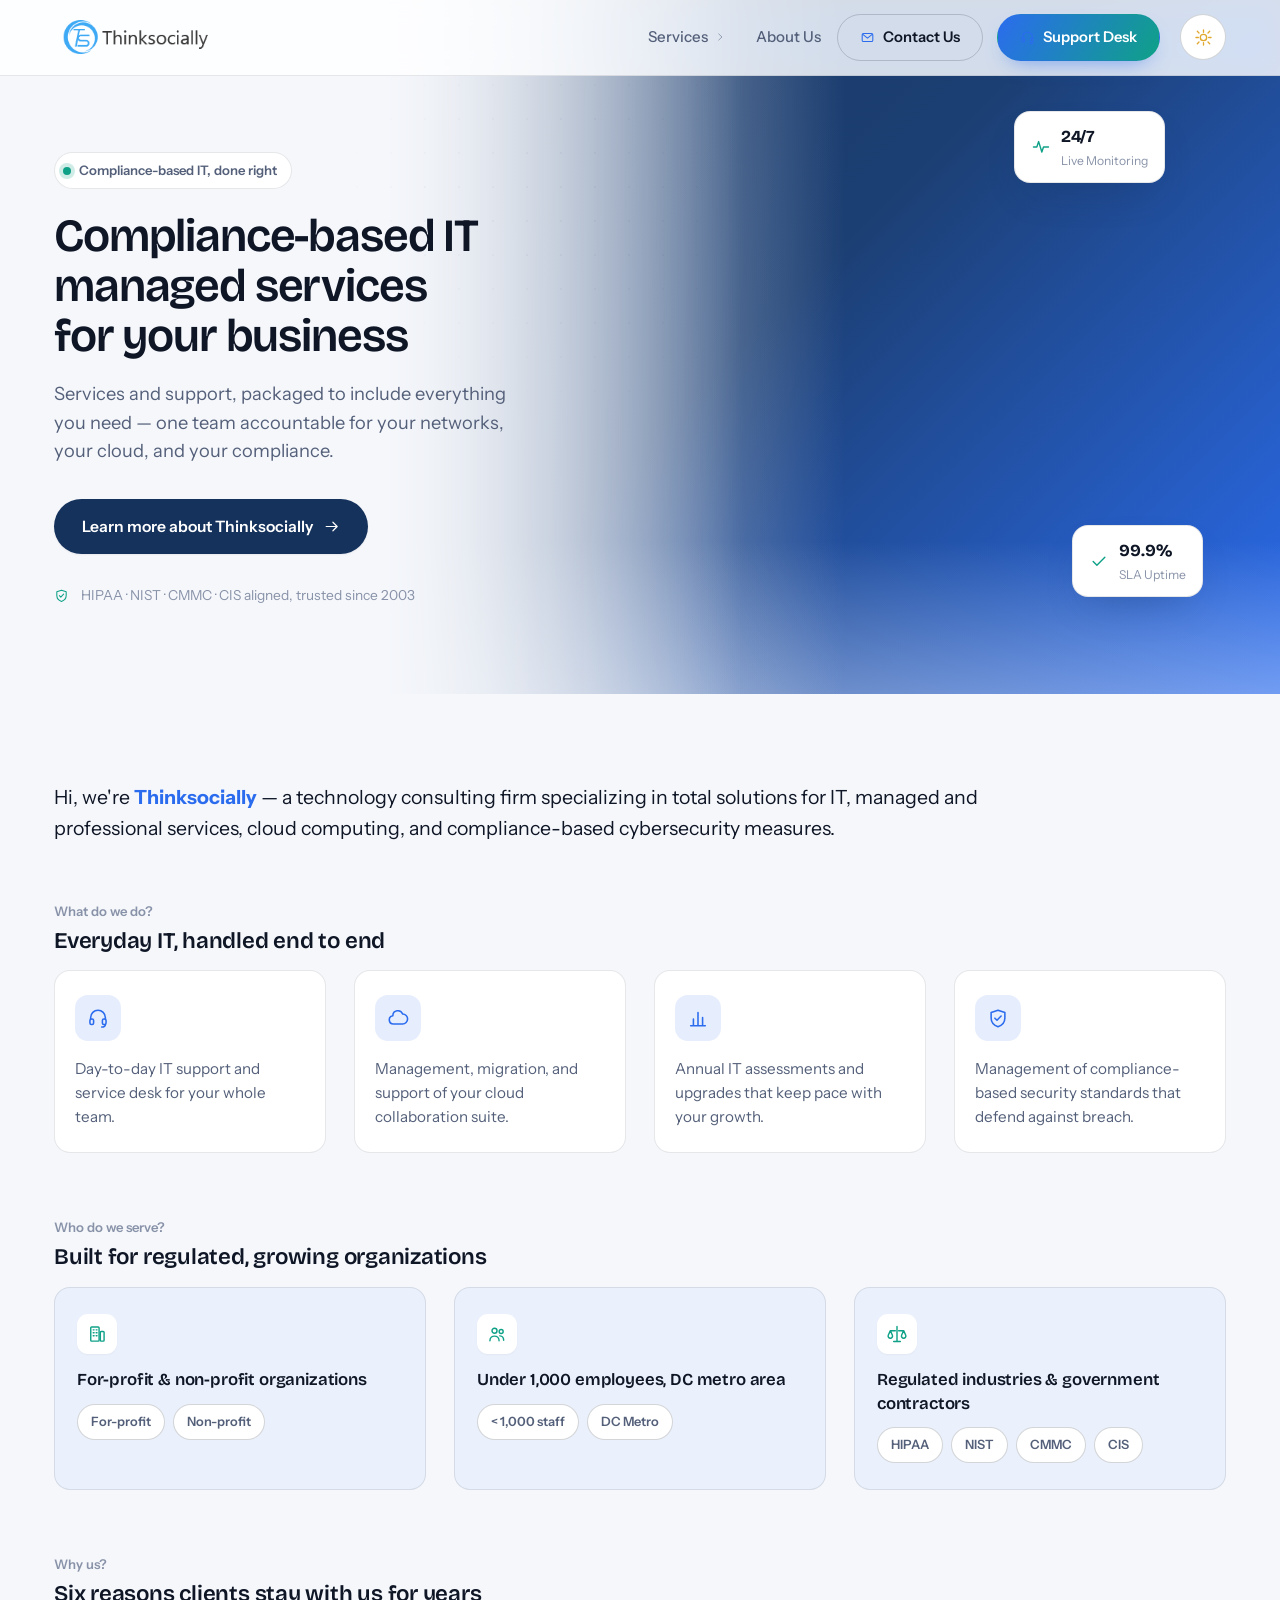
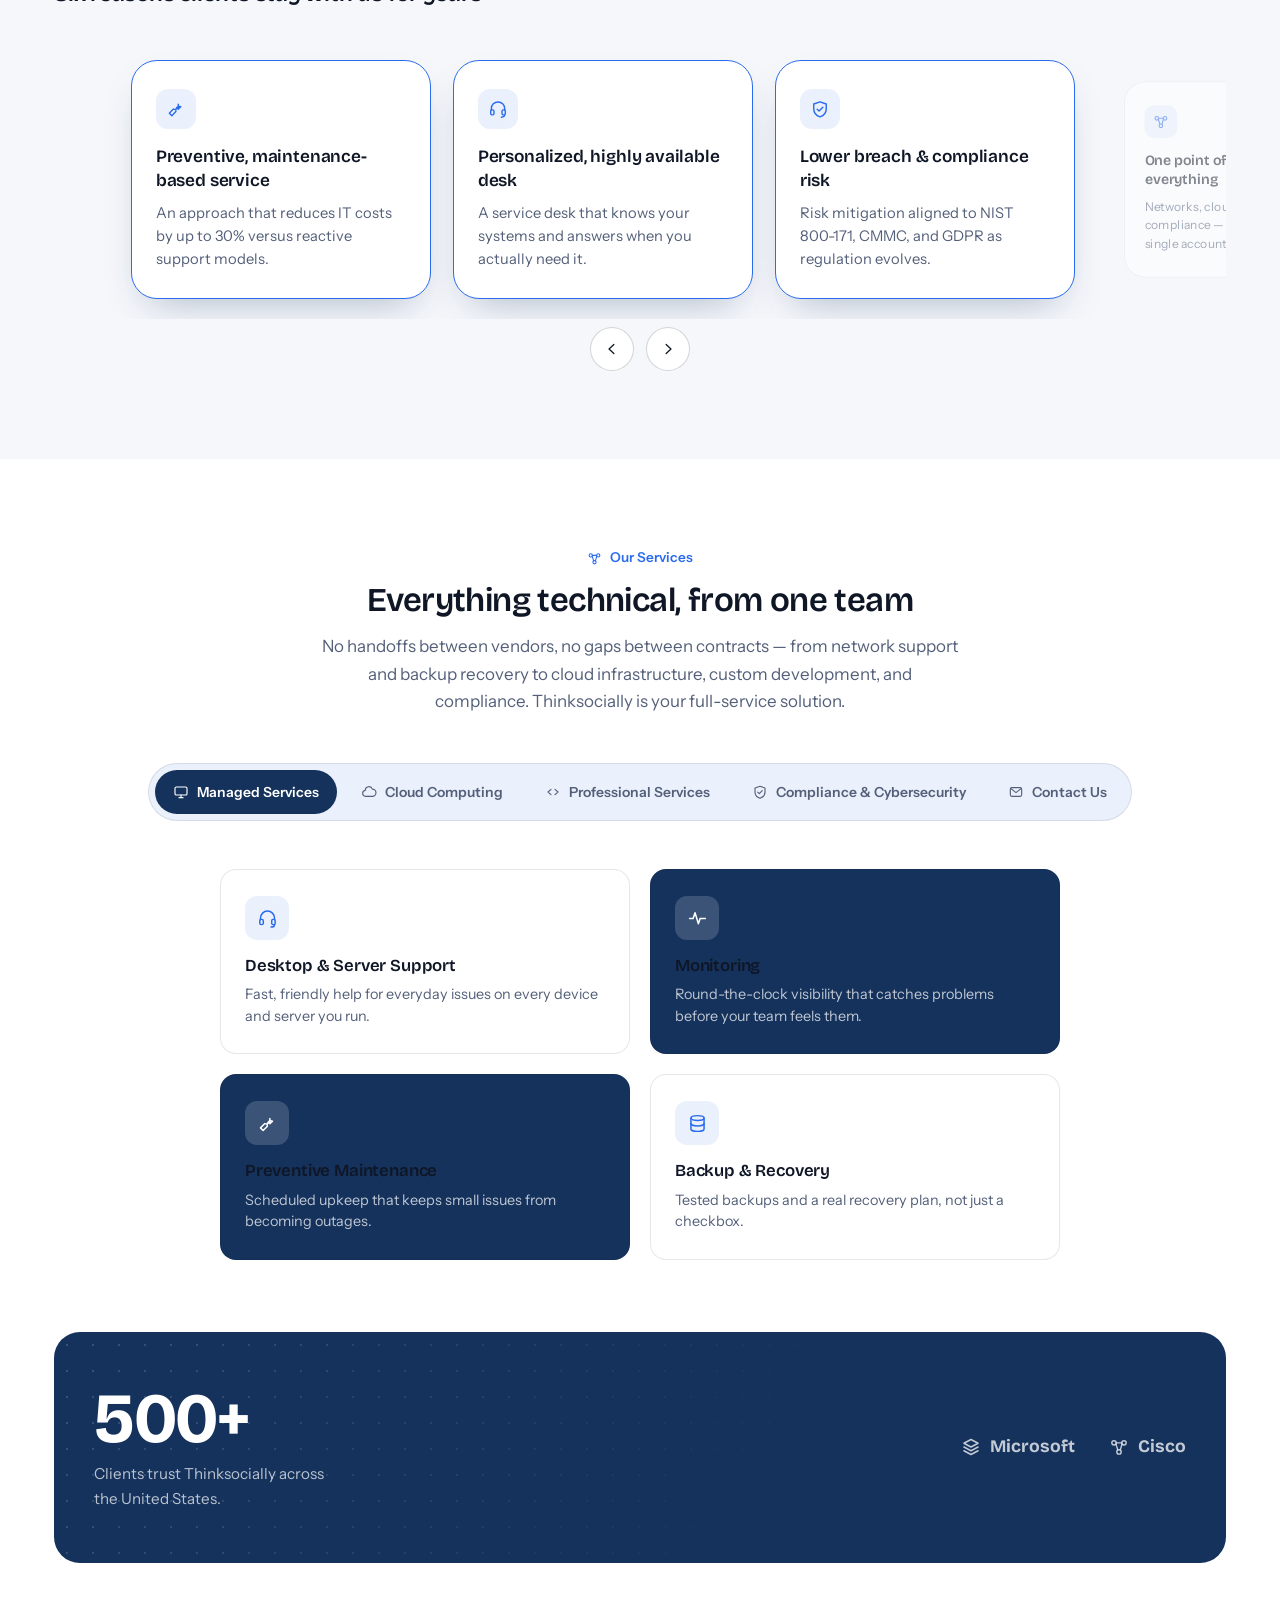
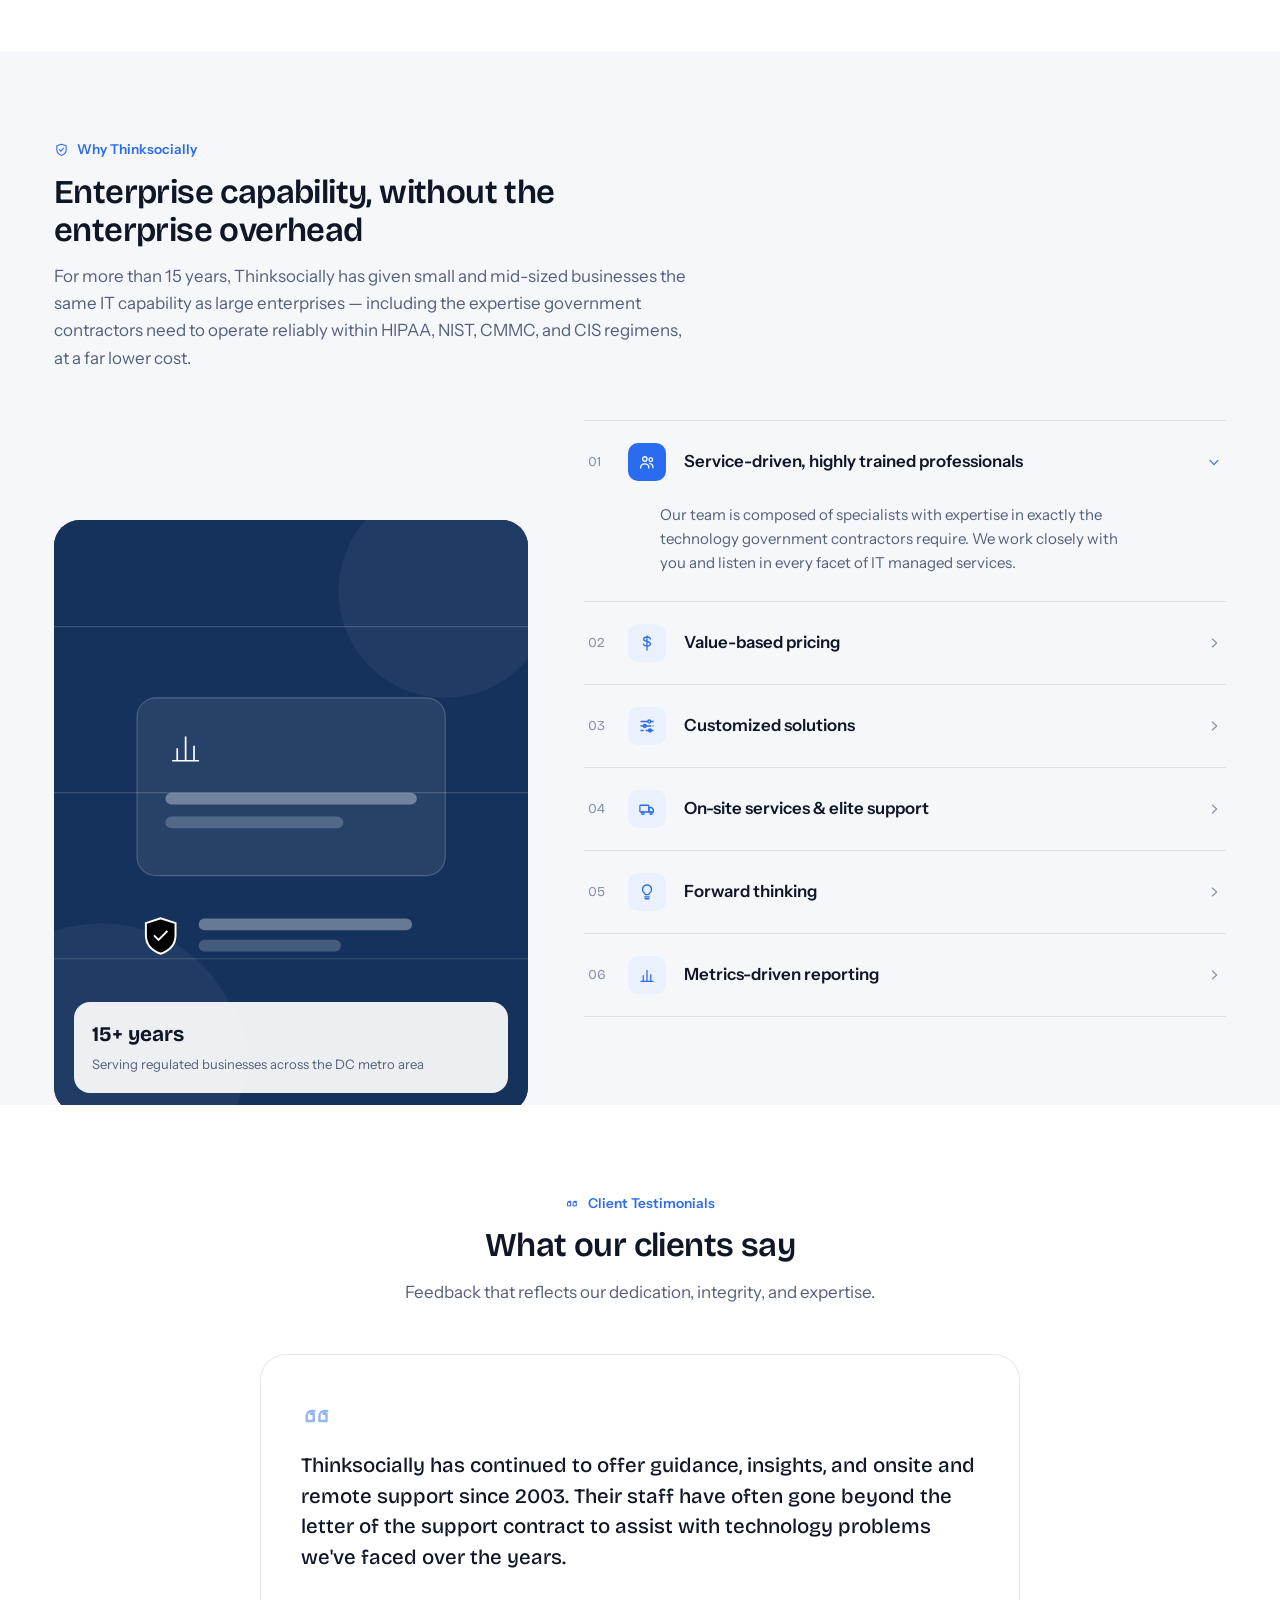
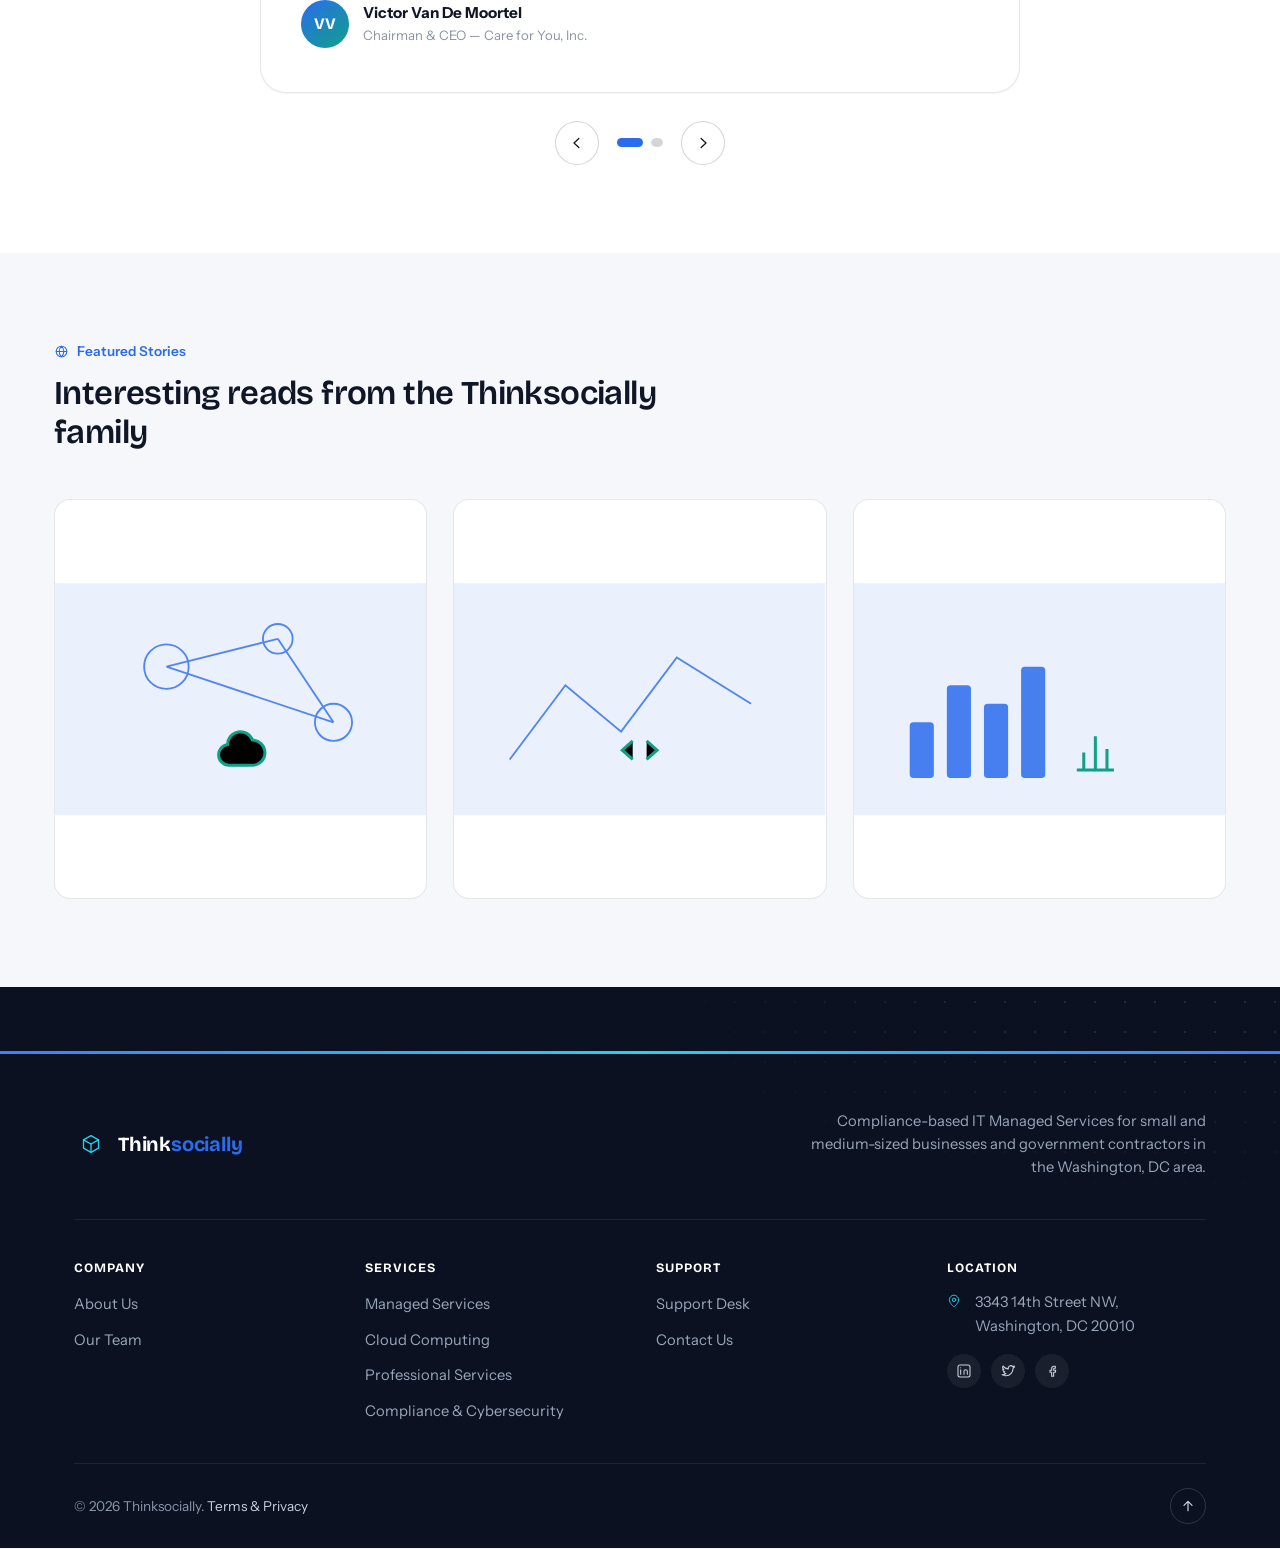
==== commit 5ac2f971: "Update website" ====
--- a/index.html
+++ b/index.html
@@ -2,6 +2,15 @@
 <html lang="en">
 <head>
 <meta charset="UTF-8">
+  <script>
+    (function(){
+      try{
+        var t = localStorage.getItem('ts-theme');
+        if(!t){ t = window.matchMedia('(prefers-color-scheme: dark)').matches ? 'dark' : 'light'; }
+        document.documentElement.setAttribute('data-theme', t);
+      }catch(e){}
+    })();
+  </script>
 <meta name="viewport" content="width=device-width, initial-scale=1.0">
 <meta name="description" content="Thinksocially — Compliance-based IT managed services for growing businesses and government contractors in the DC metro area.">
 <title>Thinksocially — Your Single Point of Contact for Everything Technical</title>
--- a/css/style.css
+++ b/css/style.css
@@ -634,7 +634,13 @@
   .mega-panel{position:static;transform:none;width:100%;box-shadow:none;border:0;grid-template-columns:1fr;opacity:1;visibility:visible;pointer-events:auto;display:none;padding:6px 0 6px 14px;background:transparent}
   .has-mega.is-open .mega-panel{display:grid}
   .nav-burger{display:flex}
-  .nav-cta{display:none}
+
+  /* Contact Us / Support Desk used to just vanish below this width. They now
+     stay in the slide-out drawer as full-width stacked buttons. */
+  .nav-links li.nav-cta{
+    display:block; width:100%; margin:14px 0 0 !important; padding:0 !important; border:0 !important;
+  }
+  .nav-links li.nav-cta > a.btn{ width:100%; }
 }
 
 /* ==========================================================================
@@ -1053,7 +1059,7 @@
    introduces the item; the label just gets extra weight and its own color.
    ========================================================================== */
 .detail-list-defs li{align-items:flex-start}
-.detail-list-defs li strong{color:var(--ink);font-weight:700;white-space:nowrap}
+.detail-list-defs li strong{color:var(--ink);font-weight:700}
 
 /* ==========================================================================
    26. CONTACT PAGE
@@ -1116,4 +1122,99 @@
 @media (max-width:768px){
   .contact-item{grid-template-columns:1fr}
   .map-frame{aspect-ratio:4/3}
-}+}
+
+/* ==========================================================================
+   27. RESPONSIVE POLISH  (site-wide, phone / tablet / laptop)
+   Everything above already responds to width in some way; this section
+   closes the remaining gaps so every page — including the tabbed "Our
+   Services" block on index.html — stays clean at any size, and adds a
+   small-viewport pass so nothing feels like a squeezed-down desktop layout.
+   ========================================================================== */
+
+/* -- global: tighten side padding and vertical rhythm on phones -- */
+@media (max-width:480px){
+  .container{padding-inline:16px}
+  .section{padding-block:56px}
+  .hero{padding-top:calc(var(--nav-h) + 40px);padding-bottom:56px}
+  .hero-about{padding-bottom:40px}
+}
+
+/* -- tab-chooser ("Our Services" on index.html): a clean horizontal scroller
+      on narrow screens instead of five buttons wrapping onto two ragged
+      rows. Scroll-snap keeps a whole button centred as you swipe. -- */
+@media (max-width:760px){
+  .tab-chooser{
+    flex-wrap:nowrap; justify-content:flex-start; width:100%;
+    overflow-x:auto; scroll-snap-type:x proximity; -webkit-overflow-scrolling:touch;
+    scrollbar-width:none; -ms-overflow-style:none;
+    margin:0 -16px 40px; padding:6px 16px; border-radius:0; border-left:0; border-right:0;
+    background:transparent;
+  }
+  .tab-chooser::-webkit-scrollbar{display:none}
+  .tab-btn{
+    flex:0 0 auto; scroll-snap-align:start;
+    background:var(--surface-alt); border:1px solid var(--line);
+  }
+  .tab-btn[aria-selected="true"]{border-color:var(--panel-brand)}
+}
+@media (max-width:420px){
+  .tab-btn{padding:10px 14px; font-size:.83rem}
+  .tab-btn .icon{width:14px;height:14px}
+}
+
+/* -- focus carousel and testimonial arrows: comfortable tap targets, and
+      keep the first/last card from hiding flush against the edge -- */
+@media (max-width:480px){
+  .focus-track{padding:30px 5vw 16px}
+  .testi-card{padding:32px 24px}
+}
+
+/* -- service index cards: on a single phone-width column, a 3:4 photo can
+      run tall; ease the ratio so the card doesn't dominate the screen -- */
+@media (max-width:575px){
+  .index-card-media{aspect-ratio:16/11}
+  .page-managed-services .index-card-media{aspect-ratio:16/11}
+}
+
+/* -- trust band and why-visual: reclaim padding once they've dropped to a
+      single column -- */
+@media (max-width:575px){
+  .trust-band{padding:32px 22px; border-radius:var(--radius-m)}
+  .why-visual-caption{left:14px;right:14px;bottom:14px;padding:12px 14px}
+}
+
+/* -- mega-panel columns stay one-per-row on mobile (existing rule below
+      920px), but give the links themselves larger tap targets -- */
+@media (max-width:920px){
+  .mega-col a.mega-sub{padding:10px 10px}
+  .mega-col-title{padding-top:14px}
+}
+
+/* -- nothing on the page should ever force horizontal scroll -- */
+html,body{max-width:100%}
+img,svg,video,iframe{max-width:100%;height:auto}
+.hero-media img{height:100%} /* the rule above would otherwise fight the hero banner's fixed height */
+table{display:block;max-width:100%;overflow-x:auto}
+
+/* Add this to css/style.css — supports the Formspree-wired contact form */
+
+/* Honeypot field: invisible to real visitors, still present for bots to fill in */
+.form-honeypot {
+  position: absolute;
+  left: -9999px;
+  width: 1px;
+  height: 1px;
+  opacity: 0;
+  pointer-events: none;
+}
+
+/* Submit button loading state */
+.btn-submit.is-loading {
+  opacity: 0.7;
+  cursor: not-allowed;
+}
+
+/* Status message colors (in case not already defined) */
+.form-status.is-success { color: #1a8a4a; }
+.form-status.is-error   { color: #d33f3f; }
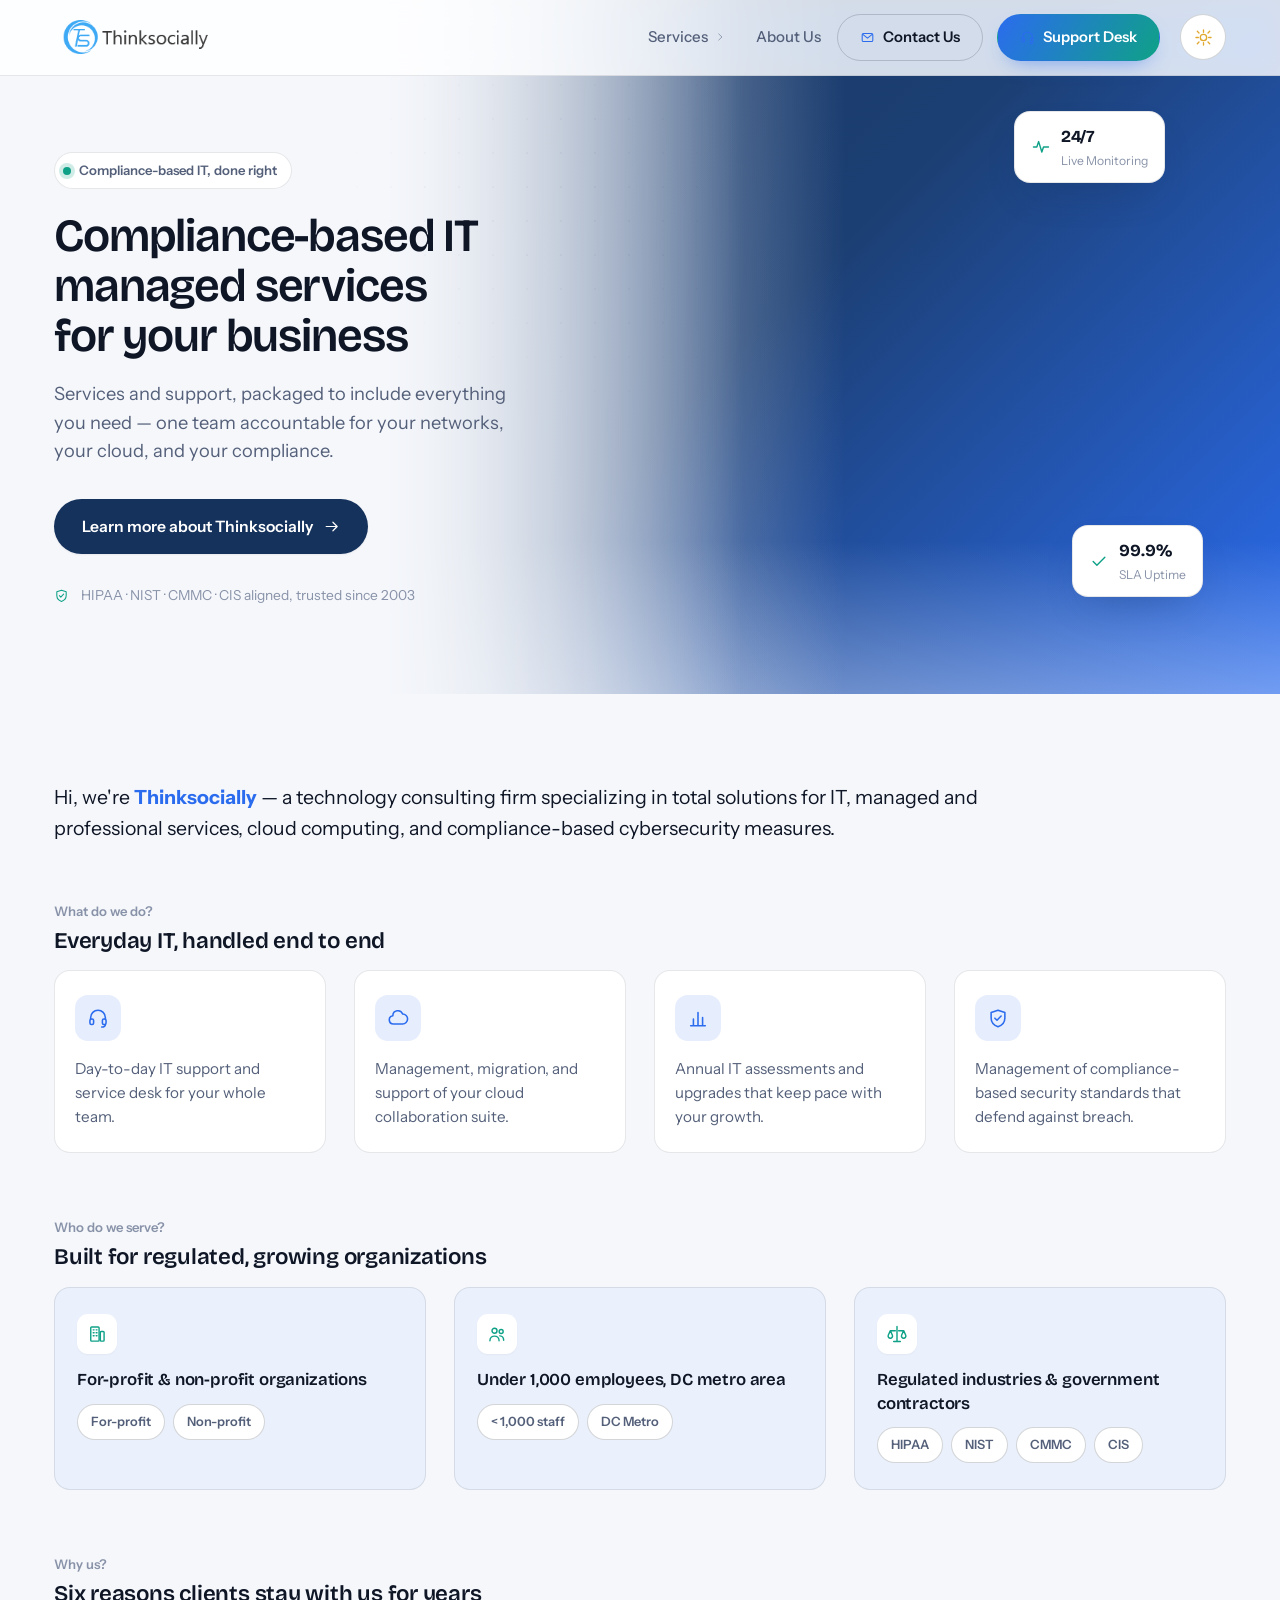
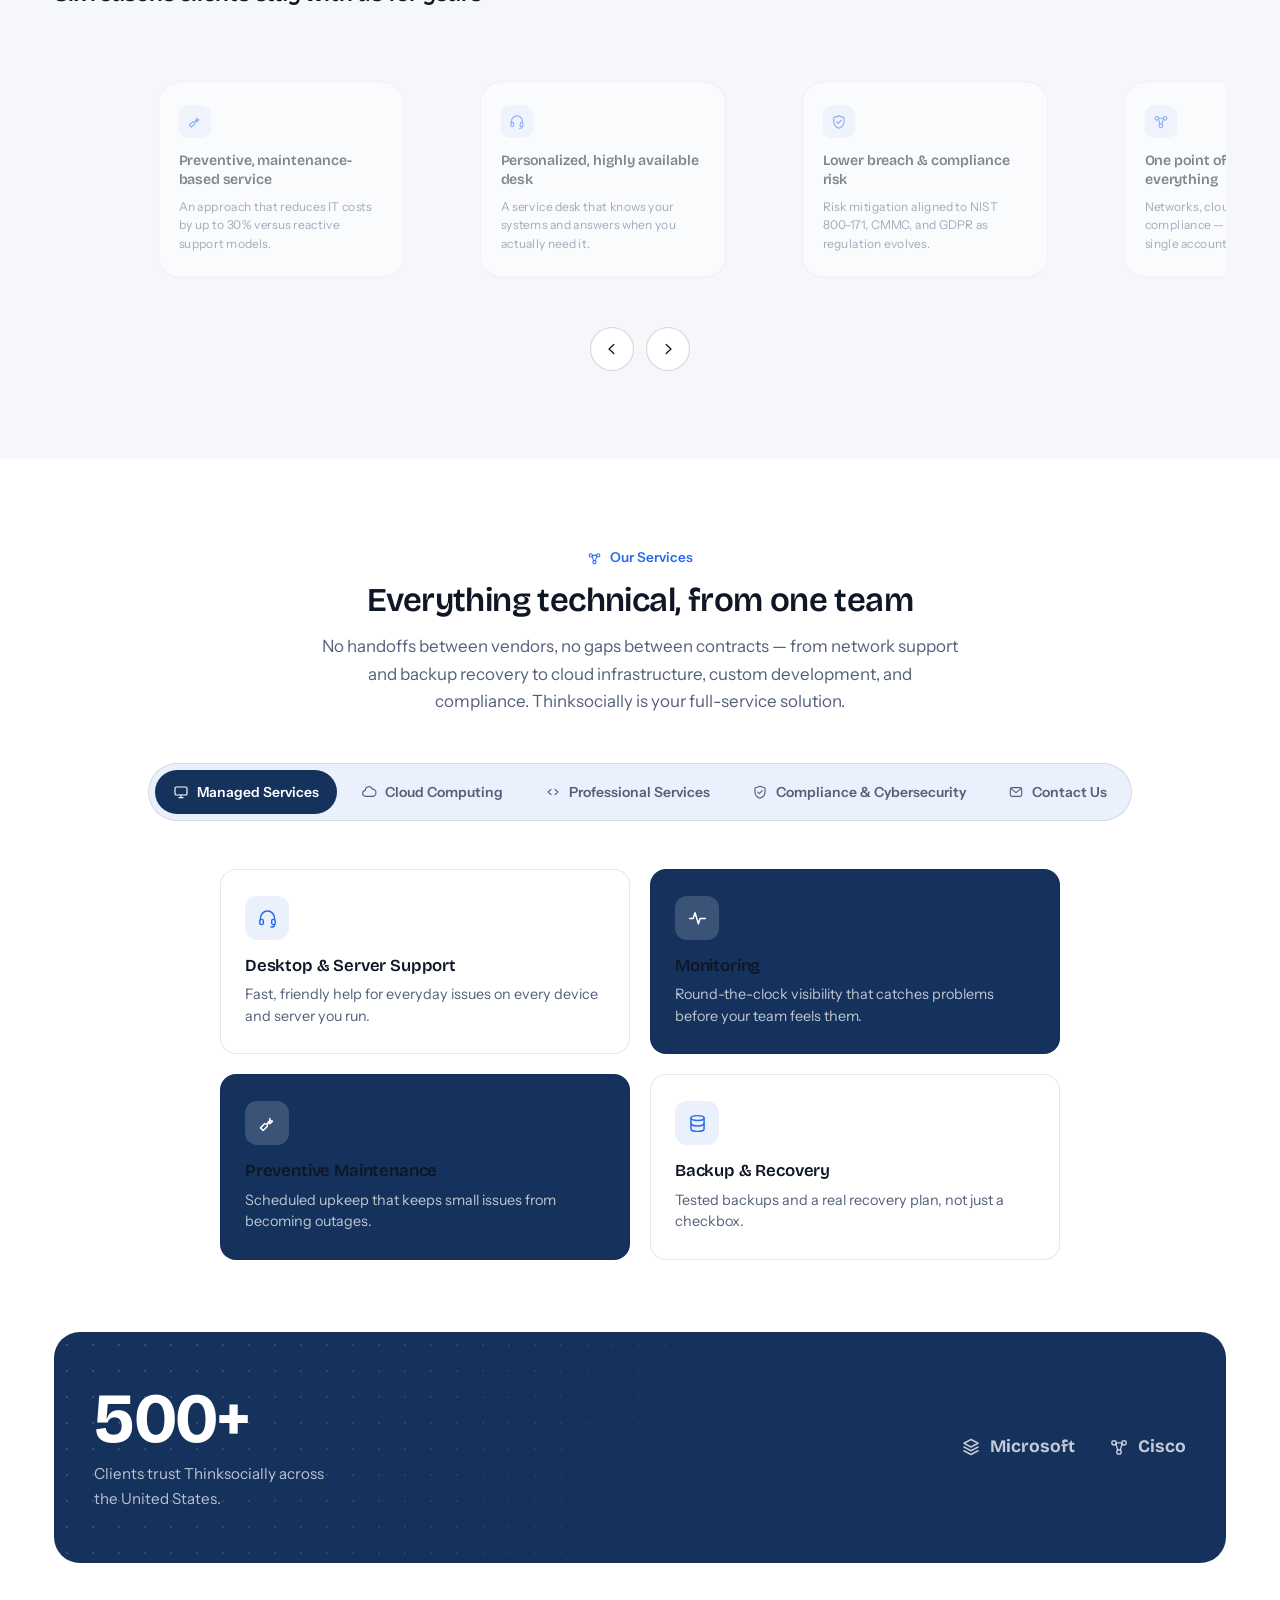
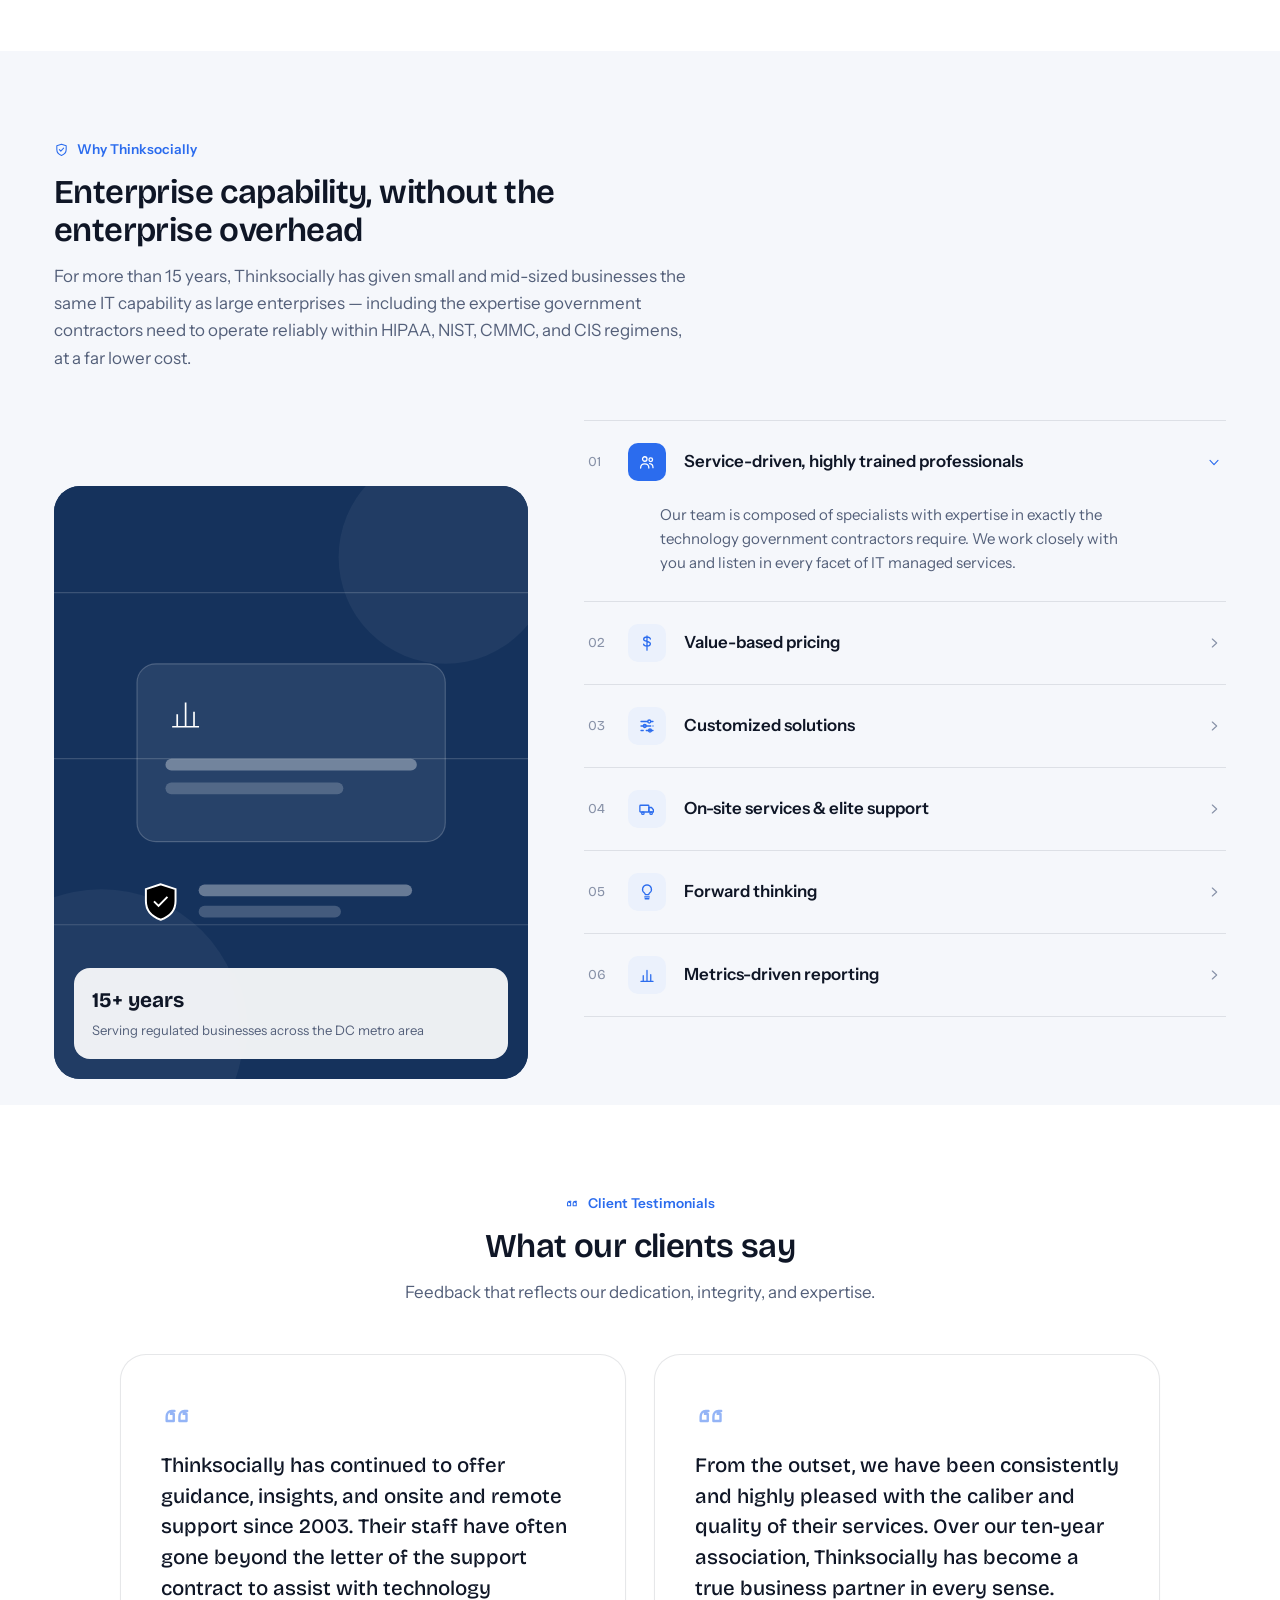
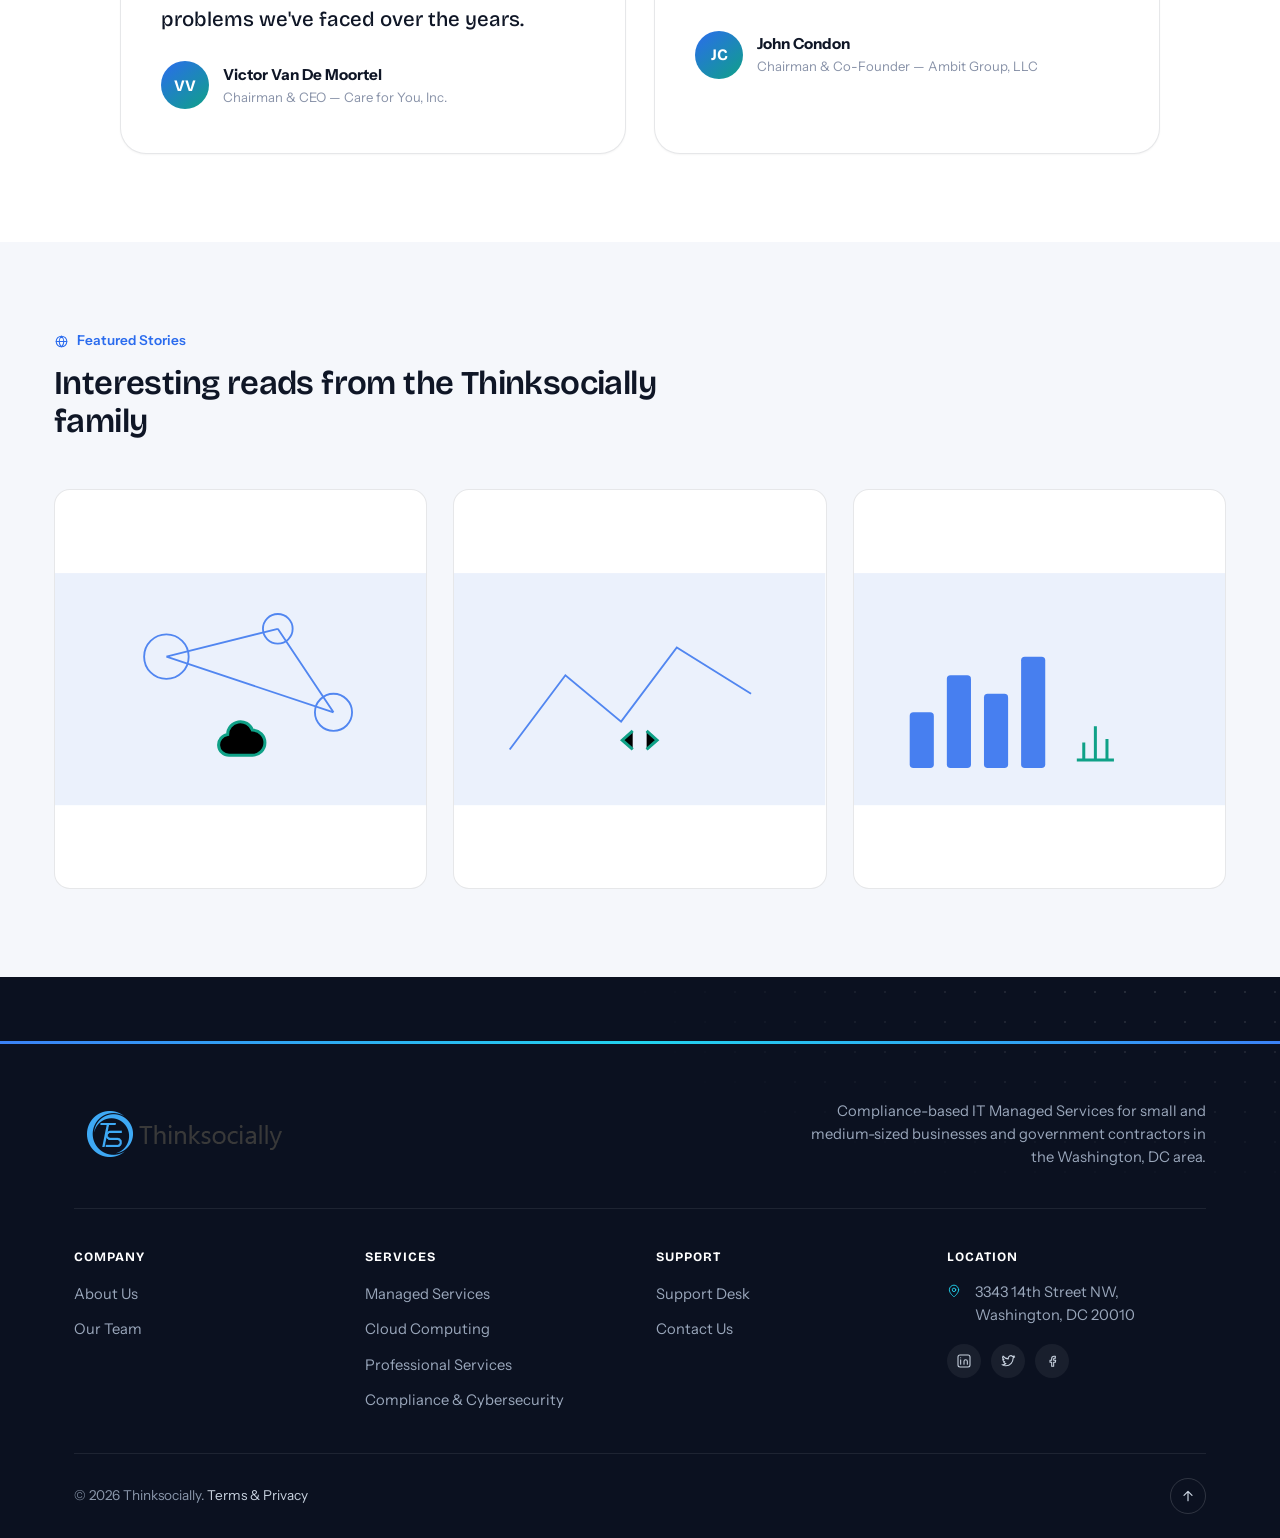
==== commit 6144ff04: "this is the remaining update on the UI" ====
--- a/index.html
+++ b/index.html
@@ -429,7 +429,7 @@
             <span class="why-item-title">Service-driven, highly trained professionals</span>
             <svg class="icon why-item-chev"><use href="#i-chevron-right"/></svg>
           </button>
-          <div class="why-item-body"><p>Our team is composed of specialists with expertise in exactly the technology government contractors require. We work closely with you and listen in every facet of IT managed services.</p></div>
+          <div class="why-item-body"><div class="why-item-body-inner"><p>Our team is composed of specialists with expertise in exactly the technology government contractors require. We work closely with you and listen in every facet of IT managed services.</p></div></div>
         </div>
         <div class="why-item">
           <button class="why-item-head">
@@ -438,7 +438,7 @@
             <span class="why-item-title">Value-based pricing</span>
             <svg class="icon why-item-chev"><use href="#i-chevron-right"/></svg>
           </button>
-          <div class="why-item-body"><p>We combine our understanding of your requirements with our experience to build a pricing model that optimizes your IT investment — often landing at half the cost of comparable solutions.</p></div>
+          <div class="why-item-body"><div class="why-item-body-inner"><p>We combine our understanding of your requirements with our experience to build a pricing model that optimizes your IT investment — often landing at half the cost of comparable solutions.</p></div></div>
         </div>
         <div class="why-item">
           <button class="why-item-head">
@@ -447,7 +447,7 @@
             <span class="why-item-title">Customized solutions</span>
             <svg class="icon why-item-chev"><use href="#i-chevron-right"/></svg>
           </button>
-          <div class="why-item-body"><p>We integrate quickly with your culture and environment to solve the technology challenges that matter most, so your solution fits how you actually work.</p></div>
+          <div class="why-item-body"><div class="why-item-body-inner"><p>We integrate quickly with your culture and environment to solve the technology challenges that matter most, so your solution fits how you actually work.</p></div></div>
         </div>
         <div class="why-item">
           <button class="why-item-head">
@@ -456,7 +456,7 @@
             <span class="why-item-title">On-site services &amp; elite support</span>
             <svg class="icon why-item-chev"><use href="#i-chevron-right"/></svg>
           </button>
-          <div class="why-item-body"><p>Every client gets our White Glove in-house service package — friendly, knowledgeable technicians dispatched for regular preventive service and by request, for fewer interruptions.</p></div>
+          <div class="why-item-body"><div class="why-item-body-inner"><p>Every client gets our White Glove in-house service package — friendly, knowledgeable technicians dispatched for regular preventive service and by request, for fewer interruptions.</p></div></div>
         </div>
         <div class="why-item">
           <button class="why-item-head">
@@ -465,7 +465,7 @@
             <span class="why-item-title">Forward thinking</span>
             <svg class="icon why-item-chev"><use href="#i-chevron-right"/></svg>
           </button>
-          <div class="why-item-body"><p>Our in-house teams are constantly researching new technologies, so we can customize solutions and keep innovation part of every project.</p></div>
+          <div class="why-item-body"><div class="why-item-body-inner"><p>Our in-house teams are constantly researching new technologies, so we can customize solutions and keep innovation part of every project.</p></div></div>
         </div>
         <div class="why-item">
           <button class="why-item-head">
@@ -474,7 +474,7 @@
             <span class="why-item-title">Metrics-driven reporting</span>
             <svg class="icon why-item-chev"><use href="#i-chevron-right"/></svg>
           </button>
-          <div class="why-item-body"><p>Reporting is customized to each client's business and information needs, so we deliver beyond expectation on every service level agreement.</p></div>
+          <div class="why-item-body"><div class="why-item-body-inner"><p>Reporting is customized to each client's business and information needs, so we deliver beyond expectation on every service level agreement.</p></div></div>
         </div>
       </div>
     </div>
@@ -505,7 +505,7 @@
             </div>
           </div>
         </div>
-        <div class="testi-slide">
+        <div class="testi-slide is-active">
           <div class="testi-card">
             <svg class="icon i-quote"><use href="#i-quote"/></svg>
             <p class="testi-quote">From the outset, we have been consistently and highly pleased with the caliber and quality of their services. Over our ten-year association, Thinksocially has become a true business partner in every sense.</p>
@@ -515,14 +515,6 @@
             </div>
           </div>
         </div>
-      </div>
-      <div class="testi-nav">
-        <button class="focus-arrow" id="testiPrev" aria-label="Previous testimonial"><svg class="icon"><use href="#i-chevron-left"/></svg></button>
-        <div class="testi-dots" id="testiDots">
-          <button class="testi-dot is-active" data-i="0" aria-label="Testimonial 1"></button>
-          <button class="testi-dot" data-i="1" aria-label="Testimonial 2"></button>
-        </div>
-        <button class="focus-arrow" id="testiNext" aria-label="Next testimonial"><svg class="icon"><use href="#i-chevron-right"/></svg></button>
       </div>
     </div>
   </div>
@@ -586,10 +578,7 @@
 
     <div class="footer-top">
       <a class="brand" href="index.html">
-        <span class="brand-mark footer-brand-mark">
-          <svg class="icon" viewBox="0 0 24 24"><path d="M12 2 3 7v10l9 5 9-5V7l-9-5Z"/><path d="M3 7l9 5 9-5"/><path d="M12 12v10"/></svg>
-        </span>
-        <span class="brand-word footer-brand-word">Think<span class="footer-brand-dot">socially</span></span>
+        <img src="img/ts_logo.png" alt="Thinksocially" class="footer-logo">
       </a>
       <p class="footer-tagline">Compliance-based IT Managed Services for small and medium-sized businesses and government contractors in the Washington, DC area.</p>
     </div>
--- a/css/style.css
+++ b/css/style.css
@@ -425,6 +425,7 @@
   display:flex;align-items:center;gap:8px;padding:11px 18px;border-radius:99px;
   font-size:.87rem;font-weight:600;color:var(--ink-soft);white-space:nowrap;
   transition:background .25s ease,color .25s ease;position:relative;
+  cursor:pointer;
 }
 .tab-btn .icon{width:16px;height:16px}
 .tab-btn[aria-selected="true"]{background:var(--panel-brand);color:var(--panel-brand-ink)}
@@ -495,6 +496,10 @@
 
 .why-visual{
   position:sticky;top:calc(var(--nav-h) + 24px);
+  /* Nudged up relative to the accordion column so it doesn't start so far
+     below the section heading -- was sitting flush with the first
+     accordion row, which read as too low against the copy beside it. */
+  margin-top:-34px;
   border-radius:var(--radius-l);overflow:hidden;background:var(--panel-brand);
   aspect-ratio:4/5;position:relative;
 }
@@ -505,12 +510,13 @@
 }
 .why-visual-caption strong{display:block;font-family:var(--font-display);font-size:1.3rem;color:var(--ink)}
 .why-visual-caption span{font-size:.82rem;color:var(--ink-soft)}
-@media (max-width:900px){.why-visual{position:relative;top:0;aspect-ratio:16/9}}
+@media (max-width:900px){.why-visual{position:relative;top:0;margin-top:0;aspect-ratio:16/9}}
 
 .why-item{border-top:1px solid var(--line)}
 .why-item:last-child{border-bottom:1px solid var(--line)}
 .why-item-head{
   width:100%;display:flex;align-items:center;gap:18px;padding:22px 4px;text-align:left;
+  cursor:pointer;
 }
 .why-item-num{font-family:var(--font-display);font-size:.85rem;color:var(--ink-faint);width:22px;flex-shrink:0}
 .why-item-icon{width:38px;height:38px;border-radius:10px;background:var(--surface-alt);display:flex;align-items:center;justify-content:center;flex-shrink:0}
@@ -520,22 +526,34 @@
 .why-item.is-open .why-item-chev{transform:rotate(90deg);color:var(--signal)}
 .why-item.is-open .why-item-icon{background:var(--signal)}
 .why-item.is-open .why-item-icon .icon{color:#fff}
-.why-item-body{max-height:0;overflow:hidden;transition:max-height .38s ease}
+/* Grid-row animation instead of a JS-measured pixel max-height: the row
+   track animates from 0fr to 1fr and always ends at the content's real
+   height, however tall that content turns out to be (including after web
+   fonts finish loading). The inner wrapper is what actually gets clipped
+   while the row is collapsed. */
+.why-item-body{
+  display:grid;
+  grid-template-rows:0fr;
+  overflow:hidden;
+  transition:grid-template-rows .38s ease;
+}
+.why-item.is-open .why-item-body{grid-template-rows:1fr}
+.why-item-body-inner{min-height:0;overflow:hidden}
 .why-item-body p{padding:0 4px 26px 76px;font-size:.94rem;color:var(--ink-soft);line-height:1.6;max-width:56ch}
 
 /* ==========================================================================
-   11. TESTIMONIALS
-   ========================================================================== */
-.testi-wrap{max-width:760px;margin-inline:auto;position:relative}
-.testi-track{position:relative;min-height:280px}
-.testi-slide{
-  position:absolute;inset:0;opacity:0;transform:translateY(14px);pointer-events:none;
-  transition:opacity .5s ease,transform .5s ease;
-}
-.testi-slide.is-active{opacity:1;transform:translateY(0);pointer-events:auto;position:relative}
+   11. TESTIMONIALS — both shown together, side by side
+   ========================================================================== */
+.testi-wrap{max-width:1040px;margin-inline:auto;position:relative}
+.testi-track{
+  display:grid;grid-template-columns:1fr 1fr;gap:28px;align-items:stretch;
+}
+@media (max-width:820px){.testi-track{grid-template-columns:1fr}}
+.testi-slide{position:static;opacity:1;transform:none;pointer-events:auto;height:100%}
 .testi-card{
   background:var(--surface);border:1px solid var(--line);border-radius:var(--radius-l);
   padding:44px 40px;text-align:left;box-shadow:var(--shadow);
+  height:100%;display:flex;flex-direction:column;
 }
 .testi-card .icon.i-quote{width:34px;height:34px;color:var(--signal);opacity:.5;margin-bottom:18px}
 .testi-quote{font-family:var(--font-display);font-size:1.28rem;line-height:1.5;color:var(--ink);font-weight:500}
@@ -543,10 +561,10 @@
 .testi-avatar{width:48px;height:48px;border-radius:50%;background:linear-gradient(140deg,var(--signal),var(--teal));display:flex;align-items:center;justify-content:center;color:#fff;font-family:var(--font-display);font-weight:700}
 .testi-name{font-weight:700;font-size:.95rem;color:var(--ink)}
 .testi-role{font-size:.82rem;color:var(--ink-faint)}
-.testi-nav{display:flex;justify-content:center;align-items:center;gap:18px;margin-top:28px}
-.testi-dots{display:flex;gap:8px}
-.testi-dot{width:9px;height:9px;border-radius:50%;background:var(--line-strong);transition:background .25s ease,width .25s ease}
-.testi-dot.is-active{background:var(--signal);width:26px;border-radius:6px}
+@media (max-width:520px){
+  .testi-track{gap:20px}
+  .testi-card{padding:32px 26px}
+}
 
 /* ==========================================================================
    12. FEATURED STORIES
@@ -1111,6 +1129,17 @@
 .btn-submit:hover{background:var(--signal);color:var(--signal-ink);transform:translateY(-2px);box-shadow:0 14px 30px -10px color-mix(in srgb,var(--signal) 55%,transparent)}
 .btn-submit:active{transform:translateY(0) scale(.98)}
 
+/* Honeypot field: invisible to real visitors, still present for simple
+   spam bots to fill in — the backend silently drops any submission where
+   this field comes back non-empty. */
+.form-honeypot{
+  position:absolute;left:-9999px;width:1px;height:1px;opacity:0;pointer-events:none;
+}
+
+/* Submit button loading state, toggled by js/main.js while the request
+   to /api/contact is in flight. */
+.btn-submit.is-loading{opacity:.7;cursor:not-allowed}
+
 .section-map{padding-block:0 0}
 .map-frame{position:relative;width:100%;aspect-ratio:16/5;background:var(--surface-alt);overflow:hidden}
 .map-frame iframe{position:absolute;inset:0;width:100%;height:100%;border:0}
@@ -1195,26 +1224,4 @@
 html,body{max-width:100%}
 img,svg,video,iframe{max-width:100%;height:auto}
 .hero-media img{height:100%} /* the rule above would otherwise fight the hero banner's fixed height */
-table{display:block;max-width:100%;overflow-x:auto}
-
-/* Add this to css/style.css — supports the Formspree-wired contact form */
-
-/* Honeypot field: invisible to real visitors, still present for bots to fill in */
-.form-honeypot {
-  position: absolute;
-  left: -9999px;
-  width: 1px;
-  height: 1px;
-  opacity: 0;
-  pointer-events: none;
-}
-
-/* Submit button loading state */
-.btn-submit.is-loading {
-  opacity: 0.7;
-  cursor: not-allowed;
-}
-
-/* Status message colors (in case not already defined) */
-.form-status.is-success { color: #1a8a4a; }
-.form-status.is-error   { color: #d33f3f; }+table{display:block;max-width:100%;overflow-x:auto}
